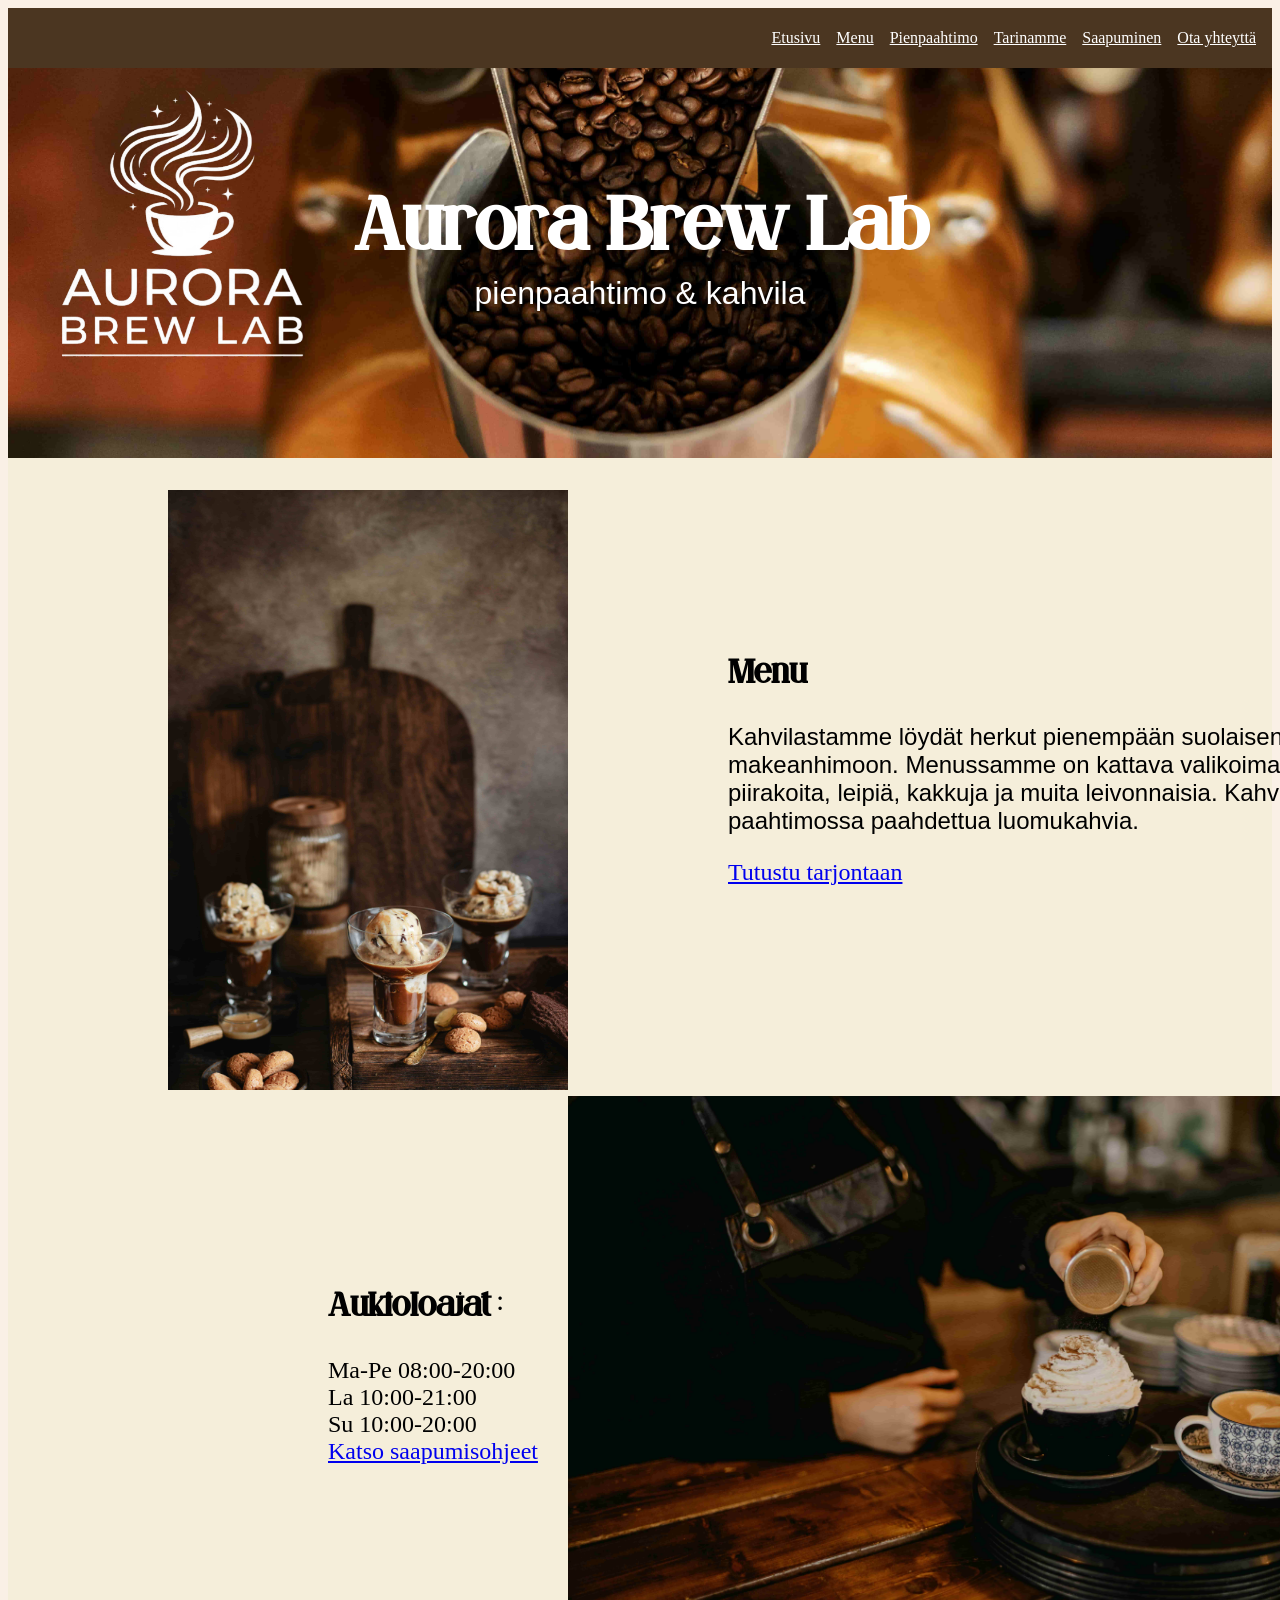
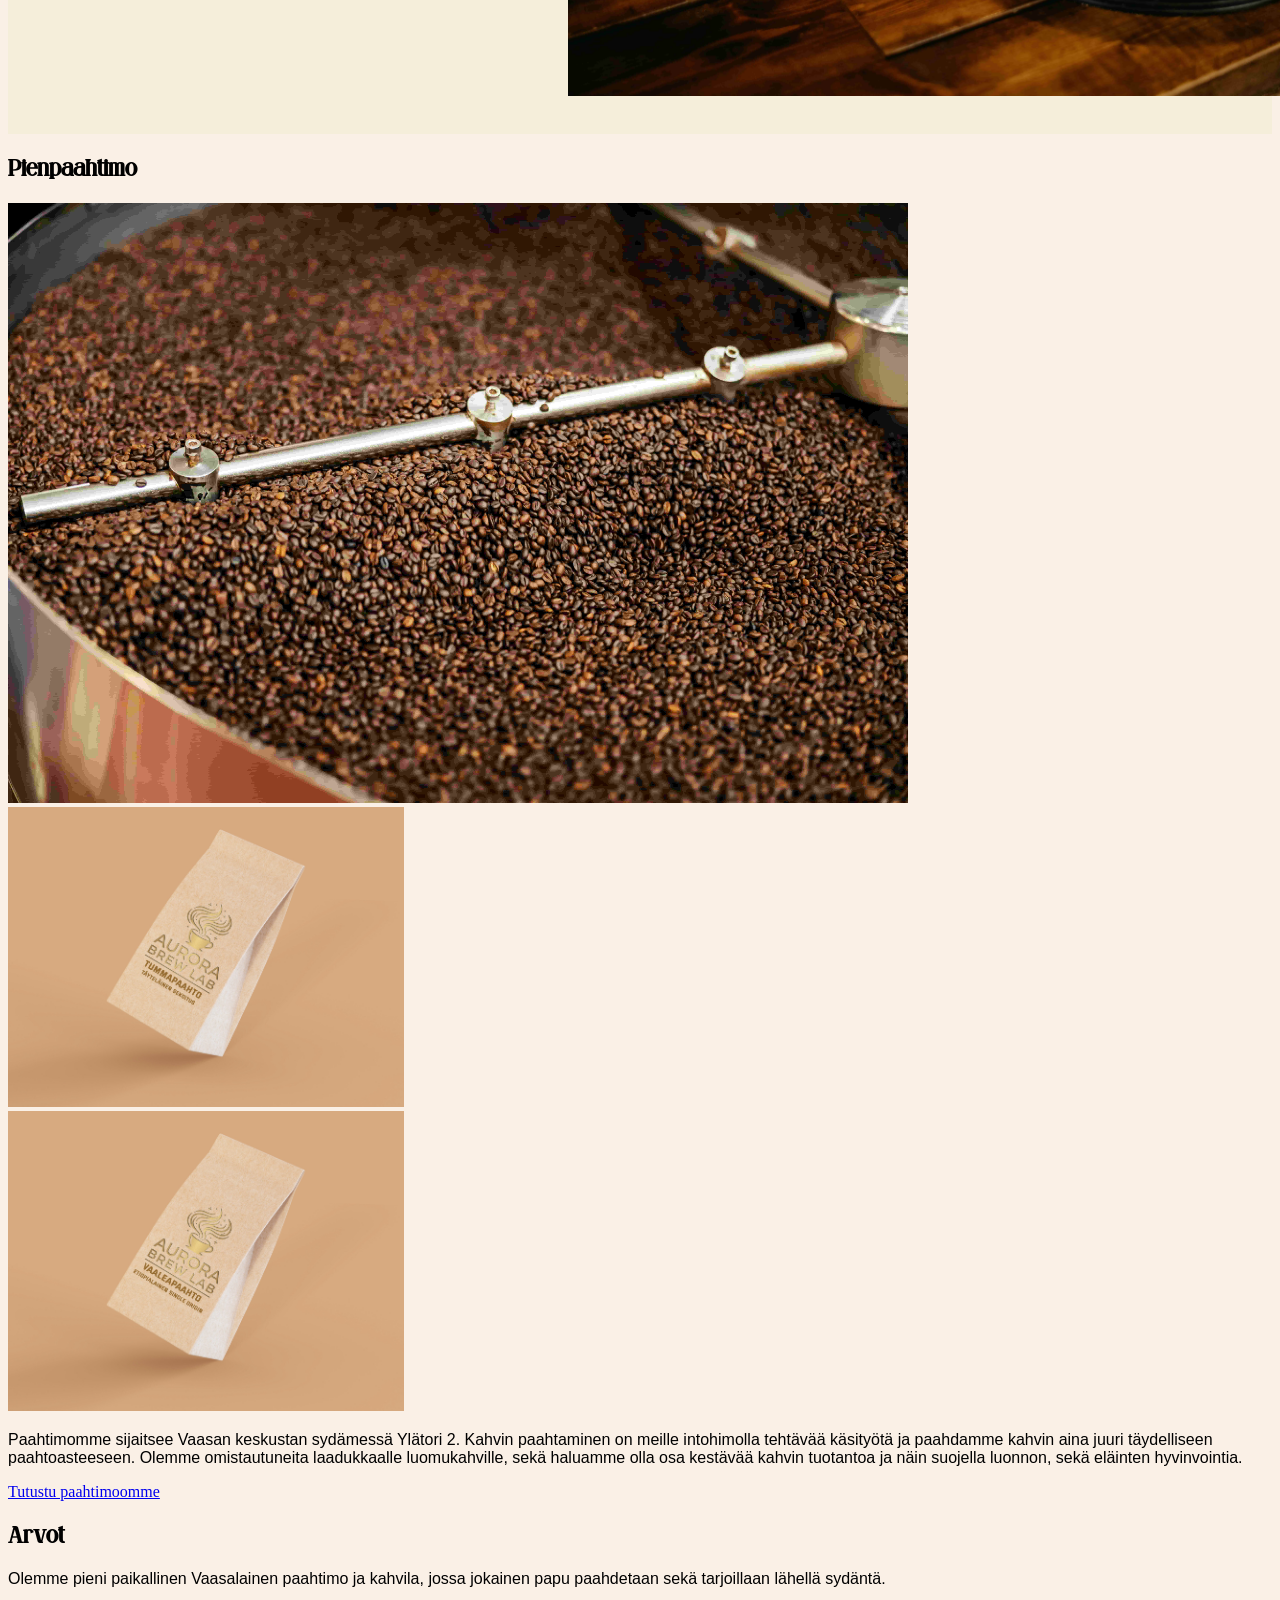
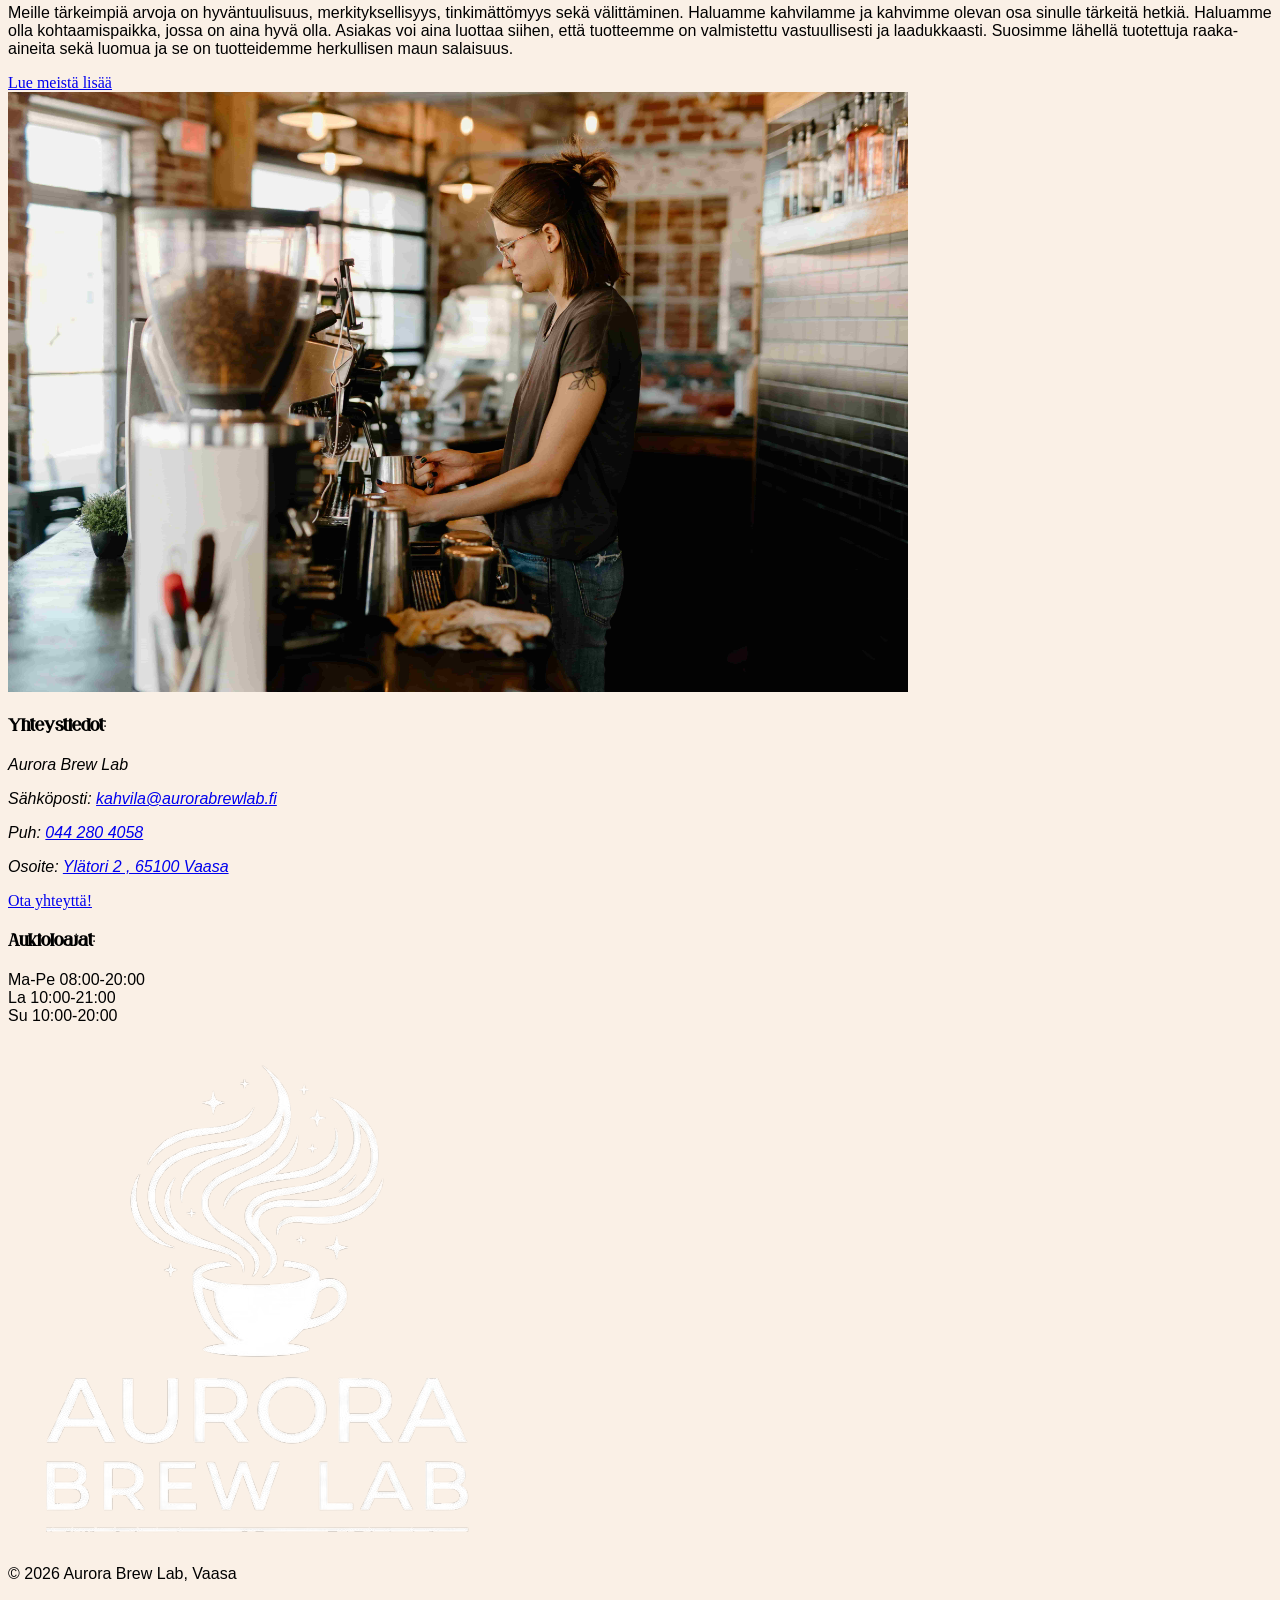
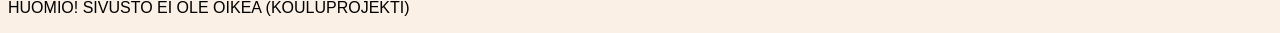
==== www/index.html @ 0626f159 "Varmistettu linkkien toiminta, tarkennettu alt -tekstejä ja lisätty tuotekuvat paikoilleen" ====
<!--VALMIS suurilta osin (katso TODO kohdat)-->
<!DOCTYPE html>
<html lang="fi">

    <head>
        <meta charset="utf-8">
        <meta name="viewport" content="width=device-width, initial-scale=1.0">  <!-- Tämä kertoo selaimelle, että sivun on mukauduttava laitteen kokoon.-->
        <title>Aurora Brew Lab | pienpaahtimo & kahvila</title>
        <meta name="description" content="lisätään"> <!--TODO Lisää tähän kuvaus (Juulia/hakukoneoptimointia)-->
        <link rel="stylesheet" href="css/style.css"> 
        <!--Alla favicon linkkaus-->
        <link rel="apple-touch-icon" sizes="180x180" href="/apple-touch-icon.png">
        <link rel="icon" type="image/png" sizes="32x32" href="/favicon-32x32.png">
        <link rel="icon" type="image/png" sizes="16x16" href="/favicon-16x16.png">
        <link rel="manifest" href="/site.webmanifest">
        <!--Iisakilla fontit lisätty käyttöön CSS puolella-->
    </head>

    <body>
        <header class="hero">

            <nav class="navbar"> <!--Tämä on sivun yläpalkki jonne tulee logo ja navigaatio-->
                <div class="logo">
                    <a href="index.html"><img src="images/logo2.png" alt="Yrityksen logo"></a> <!--Tekee logokuvasta ns. samalla linkin etusivulle-->
                </div>
                <ul class="nav-links">
                    <li><a href="index.html">Etusivu</a></li> 
                    <li><a href="menu.html">Menu</a></li>
                    <li><a href="paahtimo.html">Pienpaahtimo</a></li>
                    <li><a href="meista.html">Tarinamme</a></li>
                    <li><a href="saapuminen.html">Saapuminen</a></li>
                    <li><a href="lomake.html">Ota yhteyttä</a></li>
                </ul>
            </nav>

            <hgroup class="hero-text"> <!--Hero -kuvan päälle tuleva teksti-->
                <h1>Aurora Brew Lab</h1>
                <p>pienpaahtimo & kahvila</p>
            </hgroup>  

        </header>

        <main>  

            <section class="info-section">
                <div class="grid-container1"> <!--Ensimmäinen grid muotoilun kokonaisuus-->

                    <div class="image-box1">
                        <img src="images/icecream.jpg" alt="Tunnelmallinen kuva kahvilan kahvijäätelöannoksesta" height="600"> <!--TODO kuvan tarkempi koko/rajaus määritellään CSS avulla, poista/muuta nykyinen html kokomäärittely tarpeen mukaiseksi. Alustavasti asetettu tämä.-->
                    </div>

                    <div class="text-box1">
                        <h2>Menu</h2>
                        <p>Kahvilastamme löydät herkut pienempään suolaisen nälkään tai makeanhimoon. Menussamme on kattava valikoima erilaisia suolaisia piirakoita, leipiä, kakkuja ja muita leivonnaisia. Kahvimme on omassa paahtimossa paahdettua luomukahvia.</p>
                        <a href="menu.html" class="button1">Tutustu tarjontaan</a>
                    </div>

                    <div class="text-box1">
                        <h2>Aukioloajat :</h2>
                        <span class="weekday">Ma-Pe</span> <span class="time">08:00-20:00</span><br>
                        <span class="weekday">La</span> <span class="time">10:00-21:00</span><br> 
                        <span class="weekday">Su</span> <span class="time">10:00-20:00</span><br>                         

                        <a href="saapuminen.html" class="button1">Katso saapumisohjeet</a>
                    </div>

                     <div class="image-box1">
                        <img src="images/coffee2.jpg" alt="Kuva työntekijästä tarjoilemassa kahviannosta" height="600"> <!--TODO kuvan tarkempi koko/rajaus määritellään CSS avulla, poista/muuta nykyinen html kokomäärittely tarpeen mukaiseksi. Alustavasti asetettu tämä.-->
                    </div>

                </div>
            </section>

            <section class="roastery-section"> <!--Toinen grid muotoilun kokonaisuus-->
                <h2>Pienpaahtimo</h2>
                <div class="grid-container2">

                    <div class="image-box2_1">
                        <img src="images/roastery2.jpg" alt="Kuva paahtimon kahvipaahtimesta, mikä on täynnä kahvipapuja" height="600"> <!--TODO kuvan tarkempi koko/rajaus määritellään CSS avulla, poista/muuta nykyinen html kokomäärittely tarpeen mukaiseksi. Alustavasti asetettu tämä.-->
                    </div>

                    <div class="image-box2_2">
                        <img src="images/Tummapaahto.jpg" alt="Tuotekuva pienpaahtimon tummapaahtokahvista" height="300"> <!--TODO kuvan tarkempi koko/rajaus määritellään CSS avulla, poista/muuta nykyinen html kokomäärittely tarpeen mukaiseksi. Alustavasti asetettu tämä.-->
                    </div>
                    
                    <div class="image-box2_3">
                        <img src="images/Vaaleapaahto.jpg" alt="Tuotekuva pienpaahtimon vaaleapaahtokahvista" height="300"> <!--TODO kuvan tarkempi koko/rajaus määritellään CSS avulla, poista/muuta nykyinen html kokomäärittely tarpeen mukaiseksi. Alustavasti asetettu tämä.-->
                    </div>       
                    
                    <div class="text-box2">
                        <p>Paahtimomme sijaitsee Vaasan keskustan sydämessä Ylätori 2. Kahvin paahtaminen on meille intohimolla tehtävää käsityötä ja paahdamme kahvin aina juuri täydelliseen paahtoasteeseen. Olemme omistautuneita laadukkaalle luomukahville, sekä haluamme olla osa kestävää kahvin tuotantoa ja näin suojella luonnon, sekä eläinten hyvinvointia.</p>
                        <a href="paahtimo.html" class="button2">Tutustu paahtimoomme</a>
                    </div>                      

                </div>                
            </section>


            <section class="values-section"> <!--Kolmas grid muotoilun kokonaisuus-->
                <div class="grid-container3">

                    <div class="text-box3">
                        <h2>Arvot</h2>
                        <p>Olemme pieni paikallinen Vaasalainen paahtimo ja kahvila, jossa jokainen papu paahdetaan sekä tarjoillaan lähellä sydäntä.</p>
                        <p>Meille tärkeimpiä arvoja on hyväntuulisuus, merkityksellisyys, tinkimättömyys sekä välittäminen. Haluamme kahvilamme ja kahvimme olevan osa sinulle tärkeitä hetkiä. Haluamme olla kohtaamispaikka, jossa on aina hyvä olla. Asiakas voi aina luottaa siihen, että tuotteemme on valmistettu vastuullisesti ja laadukkaasti. Suosimme lähellä tuotettuja raaka-aineita sekä luomua ja se on tuotteidemme herkullisen maun salaisuus.</p>
                        <a href="meista.html" class="button3">Lue meistä lisää</a>
                    </div>

                    <div class="image-box3">
                        <img src="images/owner.jpg" alt="Lisää alt-teksti" height="600"> <!--TODO kuvan tarkempi koko/rajaus määritellään CSS avulla, poista/muuta nykyinen html kokomäärittely tarpeen mukaiseksi. Alustavasti asetettu tämä.-->
                    </div>

                </div>              
            </section>

        </main>

        <footer>

            <div class="grid-footer">

                <div class="footer-column1">
                    <h3>Yhteystiedot:</h3>
                    <address class="contact-info">
                        <p>Aurora Brew Lab</p>
                        <p>Sähköposti: <a href="mailto:kahvila@aurorabrewlab.fi">kahvila@aurorabrewlab.fi</a></p>
                        <p>Puh: <a href="tel:+358442804058">044 280 4058</a></p>
                        <p>Osoite: <a href="https://www.google.com/maps/place/Yl%C3%A4tori+2,+65100+Vaasa/@63.0953488,21.6131516,17z/data=!3m1!4b1!4m6!3m5!1s0x467d60436d828da1:0xc48e803fbcfc6513!8m2!3d63.0953488!4d21.6157265!16s%2Fg%2F11l5d118_l?entry=ttu&g_ep=EgoyMDI2MDMxNS4wIKXMDSoASAFQAw%3D%3D" target="_blank" rel="noopener">Ylätori 2 , 65100 Vaasa</a></p>
                    </address>
                    <a href="lomake.html" class="button4">Ota yhteyttä!</a>
                </div>

                <div class="footer-column2">
                    <h3>Aukioloajat:</h3>
                    <div class="open-hours">
                        <p>Ma-Pe 08:00-20:00<br>La 10:00-21:00<br>Su 10:00-20:00</p>
                    </div>
                    <a href="index.html"><img src="images/logo2.png" alt="Yrityksen logo"></a> <!--Tekee logokuvasta ns. samalla linkin etusivulle-->
                </div>

            </div>
                
            <p>&copy; 2026 Aurora Brew Lab, Vaasa</p>
            <p>HUOMIO! SIVUSTO EI OLE OIKEA (KOULUPROJEKTI)</p>

        </footer>
    </body>
</html>
---- www/css/style.css ----
@font-face {
    font-family: 'Grown';
    src: url('../fonts/grown.ttf') format('truetype');
}

:root {
    /* VÄRIT */    
        /* Taustavärit */
        --color-cream: #faf0e6; /* Koko sivuston taustaväri */
        --color-coffee: #4b3621; /* Taustaväri Footerille */
        --color-sand: #f5eeda; /* Taustaväri tekstiosioille (määritellään vielä mille)*/
        --color-gold: #e1ad60; /* Taustaväri tekstiosioille (määritellään vielä mille)*/
        
        /* Korostusvärit */
        --color-rust: #b85c38; /* Korostusväri elementille (määritellään vielä mille)*/
        --color-choco: #5d4037; /* Korostusväri elementille (määritellään vielä mille)*/
        --color-yellow: #fffdd0; /* Korostusväri elementille (määritellään vielä mille)*/

        /* TYPOGRAFIA */
        --font-header: 'Grown', 'Playfair Display', serif;
        --font-body: 'Montserrat Classic', sans-serif;
    }

/* FONTIT */
    h1, h2, h3, h4 {
        font-family: var(--font-header);
        /* Fontti pysyy samana, mutta koko ja väri voi vaihdella */
}

    p {
        font-family: var(--font-body);
        /* Fontti pysyy samana, mutta koko ja väri voi vaihdella */
}

body {
    background-color: var(--color-cream);
}

.hero {
	position: relative;
    background-image: url('../images/roastery3.jpg');
    background-position: center 75%;
/*	background-color: var(--color-hero-bg);*/
    display: flex;
    flex-direction: column;
    align-items: center;
    justify-content: center;
	background-repeat: no-repeat;
	background-size: cover;
	min-height: 50vh;
}

.hero-text {
    text-align: center;
}

.logo img {
    height: 18rem;
}

.logo {
    display: flex;
    align-items: center;
    margin-top: 23rem;
    margin-left: 2rem;
}

.navbar {
	width: 100%;
    height: 60px;
    position: absolute;
    top: 0;
    left: 0;
    box-sizing: border-box;
    display: flex;
    justify-content: space-between;
    align-items: center;
    background: var( --color-coffee);
}

.nav-links {
    display: flex;
    list-style: none;
    gap: 1rem;
    padding: 0.5rem 1rem;
}

h1 {
	font-size: 5rem;
    margin-bottom: 0;
    color: white;
}

.hero-text p {
	font-size: 2rem;
    margin-top: 0;
    color: white;
}

.nav-links a {
    color: white;
    font-size: 1rem;
}

.nav-links a:visited {
    color: pink;
}

/* info-section */
.grid-container1 {
    display: grid;
    grid-template-columns: 1fr 1fr;
    align-items: center;
    font-size: 1.5rem; 
    background-color: var(--color-sand);
    padding-left: 10rem;
    padding-right: 15rem;
    padding-top: 2rem;
    padding-bottom: 2rem;
}

.text-box1 {
    margin-left: 10rem;
    margin-bottom: 5rem;
}
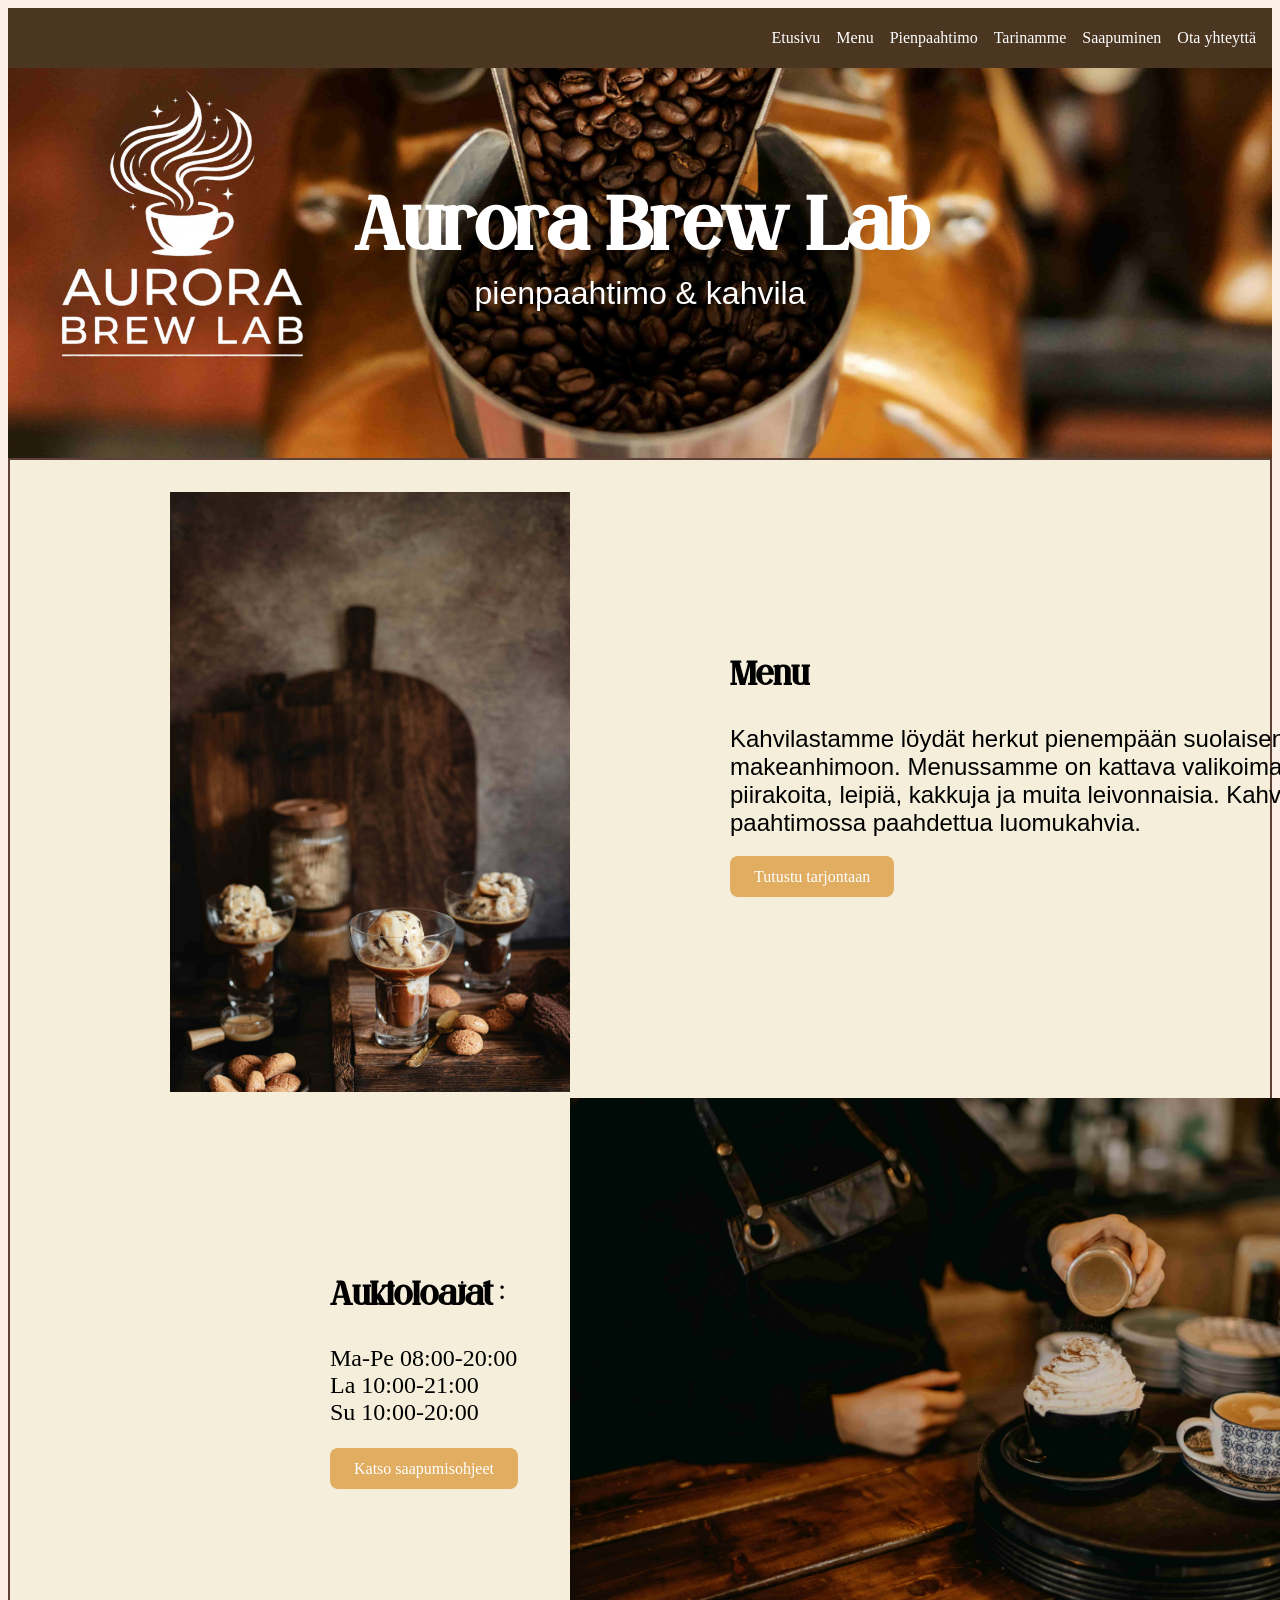
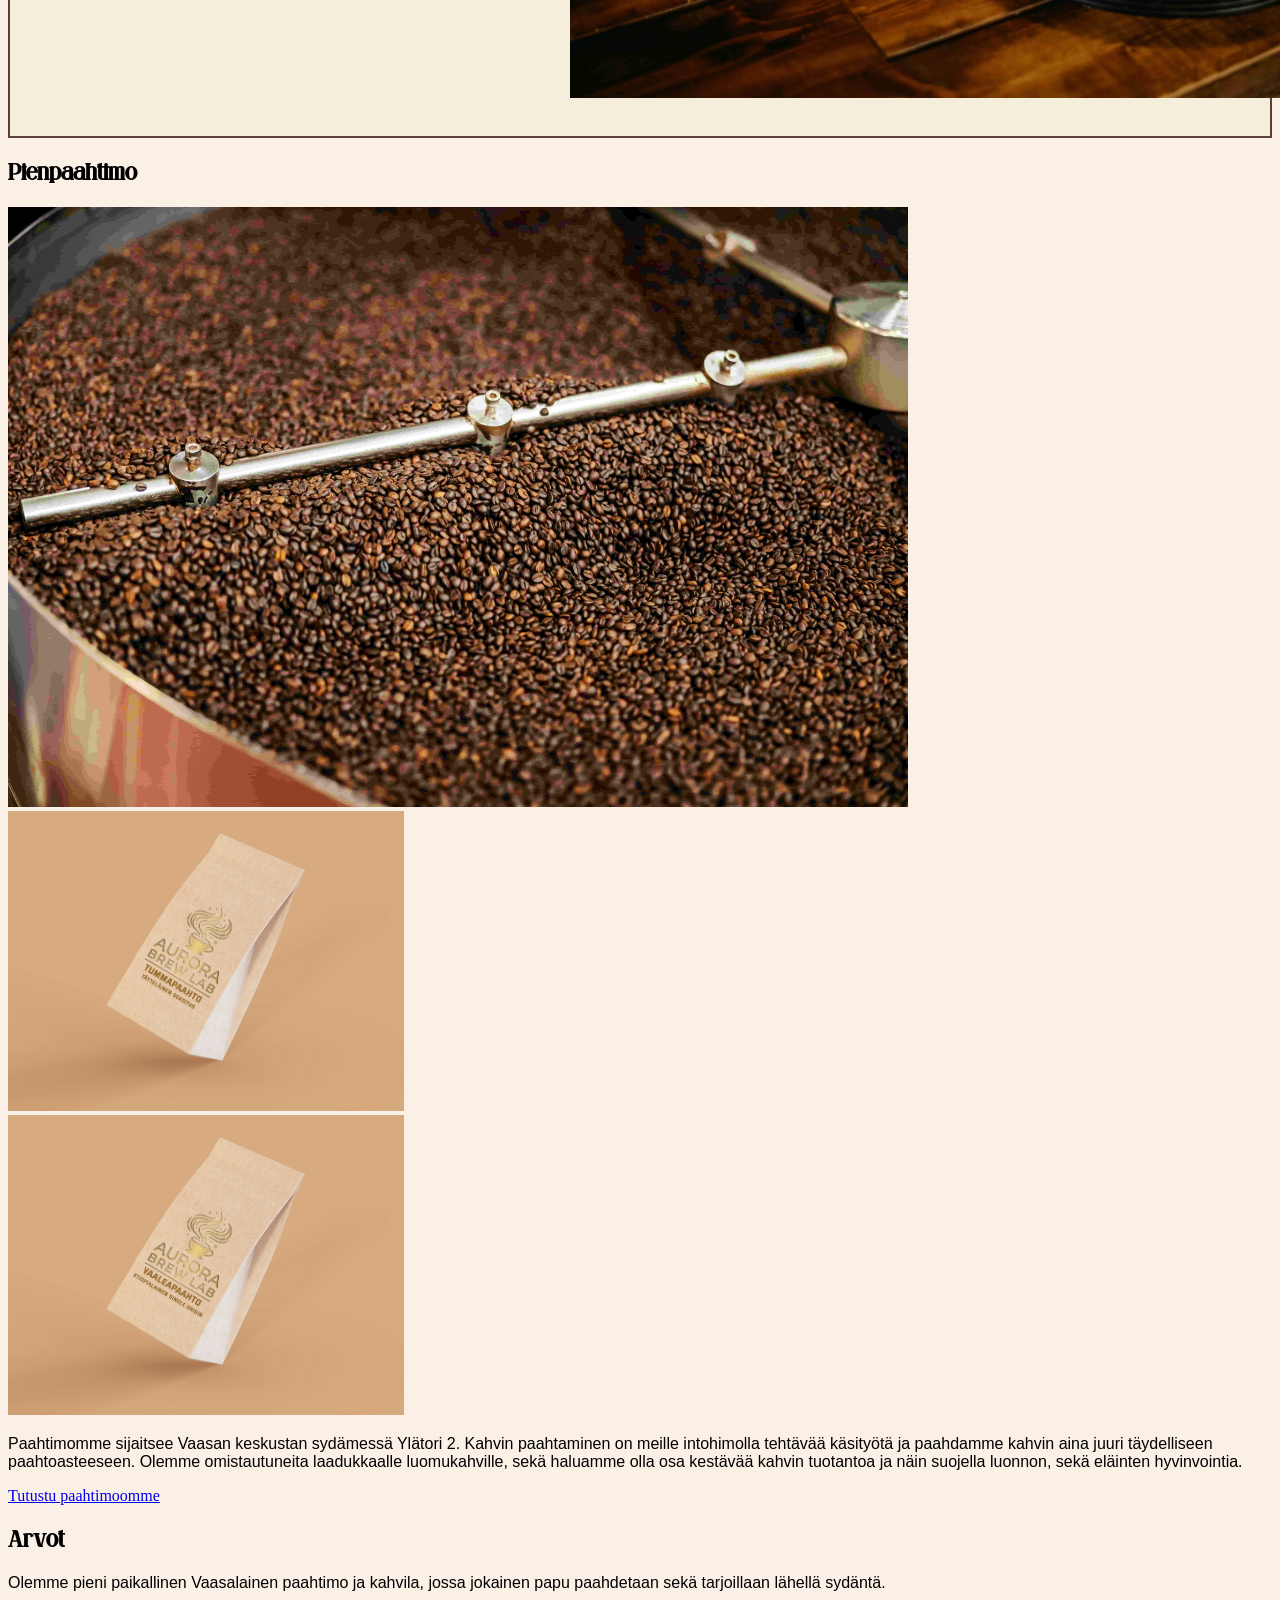
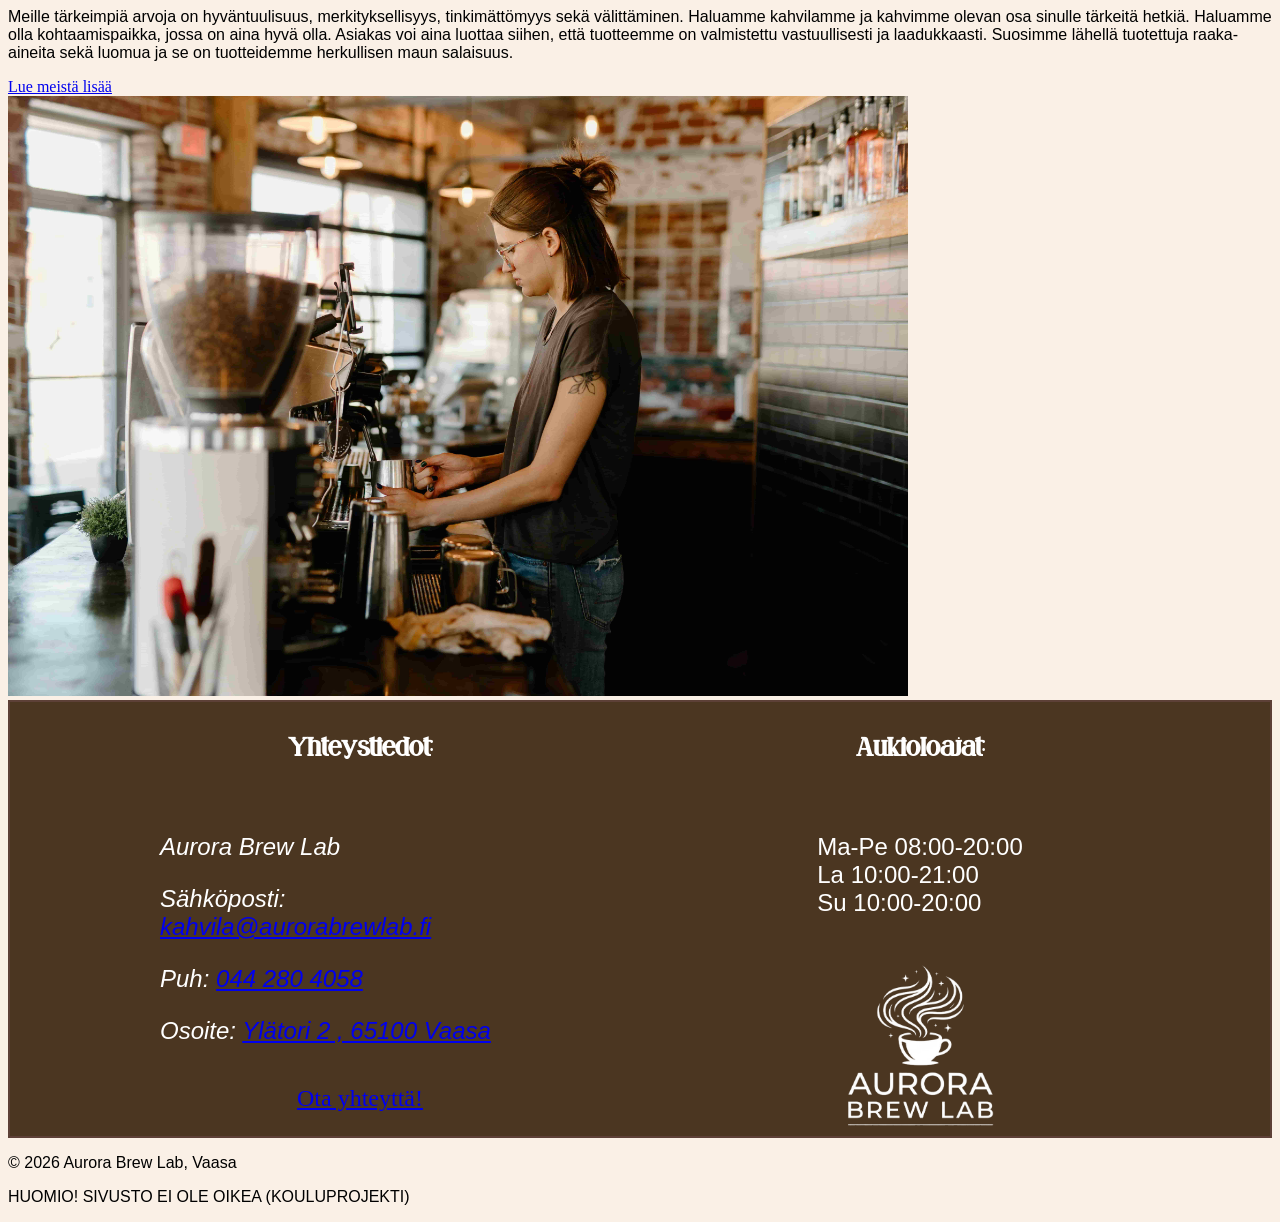
==== commit a4b31dea: "Pieni korjaus HTML" ====
--- a/www/index.html
+++ b/www/index.html
@@ -59,7 +59,7 @@
                         <h2>Aukioloajat :</h2>
                         <span class="weekday">Ma-Pe</span> <span class="time">08:00-20:00</span><br>
                         <span class="weekday">La</span> <span class="time">10:00-21:00</span><br> 
-                        <span class="weekday">Su</span> <span class="time">10:00-20:00</span><br>                         
+                        <span class="weekday">Su</span> <span class="time">10:00-20:00</span><br><br>                         
 
                         <a href="saapuminen.html" class="button1">Katso saapumisohjeet</a>
                     </div>
--- a/www/css/style.css
+++ b/www/css/style.css
@@ -40,7 +40,6 @@
 	position: relative;
     background-image: url('../images/roastery3.jpg');
     background-position: center 75%;
-/*	background-color: var(--color-hero-bg);*/
     display: flex;
     flex-direction: column;
     align-items: center;
@@ -75,7 +74,7 @@
     display: flex;
     justify-content: space-between;
     align-items: center;
-    background: var( --color-coffee);
+	background: var(--color-coffee);
 }
 
 .nav-links {
@@ -100,6 +99,7 @@
 .nav-links a {
     color: white;
     font-size: 1rem;
+	text-decoration: none;
 }
 
 .nav-links a:visited {
@@ -107,6 +107,11 @@
 }
 
 /* info-section */
+
+.info-section {
+	border: 2px solid #5d4037;
+}
+
 .grid-container1 {
     display: grid;
     grid-template-columns: 1fr 1fr;
@@ -123,3 +128,117 @@
     margin-left: 10rem;
     margin-bottom: 5rem;
 }
+
+/* Napit */
+.button1 {
+	background-color: var(--color-gold);
+	color: white;
+	padding: 0.75rem 1.5rem;
+	border-radius: 8px;
+	text-decoration: none;
+	font-size: 1rem;
+	transition: background-color 0.3s;
+}
+
+.button1:hover {
+	background-color: rgba(101, 67, 33, 0.7);
+}
+
+
+
+/*----------Yhteydenottolomakesivu----------*/
+
+.form-page-textbox {
+    box-sizing: border-box;
+    display: flex;
+    border: 2px solid #5d4037;
+    background-color: var(--color-sand);
+    padding: 50px;
+    margin: 50px;
+    border-radius: 1px;
+}
+   
+label, pr {
+    font-size: 1.2em;
+    margin-left: 10px;
+    font-family: 'Montserrat Classic', sans-serif;
+}
+
+input[type=text],input[type=email], input[type=tel], textarea {
+    width: 100%;
+    padding: 12px;
+    border: 1px solid #c48f67;
+    box-shadow: 0 0 5px #a57754;
+    border-radius: 10px;
+    box-sizing: border-box;
+    margin-top: 6px;
+    margin-bottom: 16px;
+    resize: vertical;
+    
+    
+}
+
+input[type=radio] {
+    accent-color: #c48f67;
+ 
+}
+
+button[type=submit]  {
+	background-color: var(--color-gold);
+	color: white;
+    border: #c48f67;
+	padding: 0.75rem 1.5rem;
+	border-radius: 8px;
+	text-decoration: none;
+	font-size: 1rem;
+	transition: background-color 0.3s;
+}
+
+button:hover {
+	background-color: rgba(101, 67, 33, 0.7);
+}
+
+
+.form-grid {
+    padding: 12px 24px 24px 24px;
+    margin: 50px;
+    background: linear-gradient(135deg, #dbad84, #e8d2bf);
+    border-radius: 10px;
+    border: 2px solid #c48f67;
+    box-shadow: 0px 10px 30px rgb(97, 96, 96);
+    
+}
+
+.form-grid h2 {
+    text-align: center;
+    font-size: 2rem;
+}
+
+/*-------yhteydenottolomakeloppuu-------*/
+
+/*-------footer alkaa-------*/
+
+.grid-footer {
+	background-color: var(--color-coffee);
+	color: white;
+	display: grid;
+    grid-template-columns: 1fr 1fr;
+	font-size: 1.5rem;
+	border: 2px solid #5d4037;
+	padding: 0 150px;
+	gap: 10rem;
+}
+
+.footer-column1,
+.footer-column2 {
+    display: flex;
+    flex-direction: column;
+    gap: 1rem;
+	align-items: center;
+}
+
+.footer-column2 img {
+	width: 170px;
+	height: auto;
+	gap: 1rem;
+}
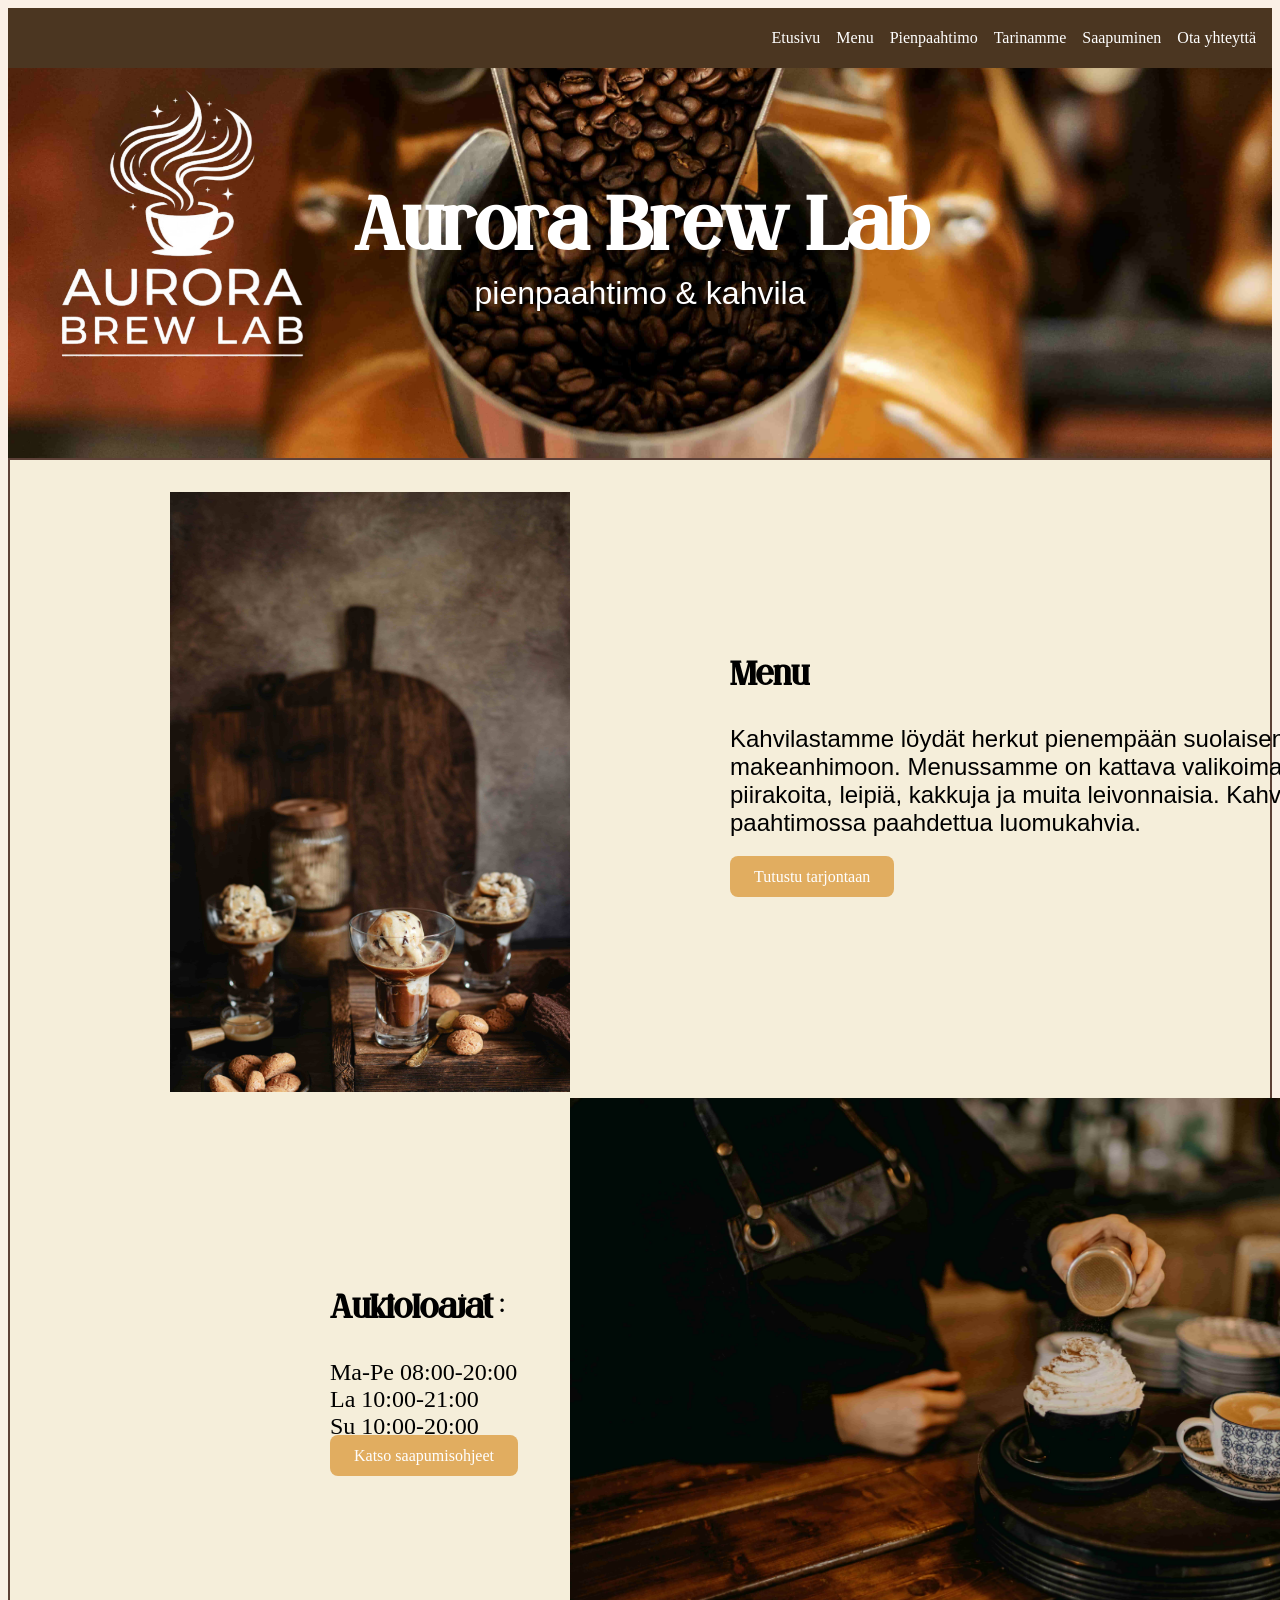
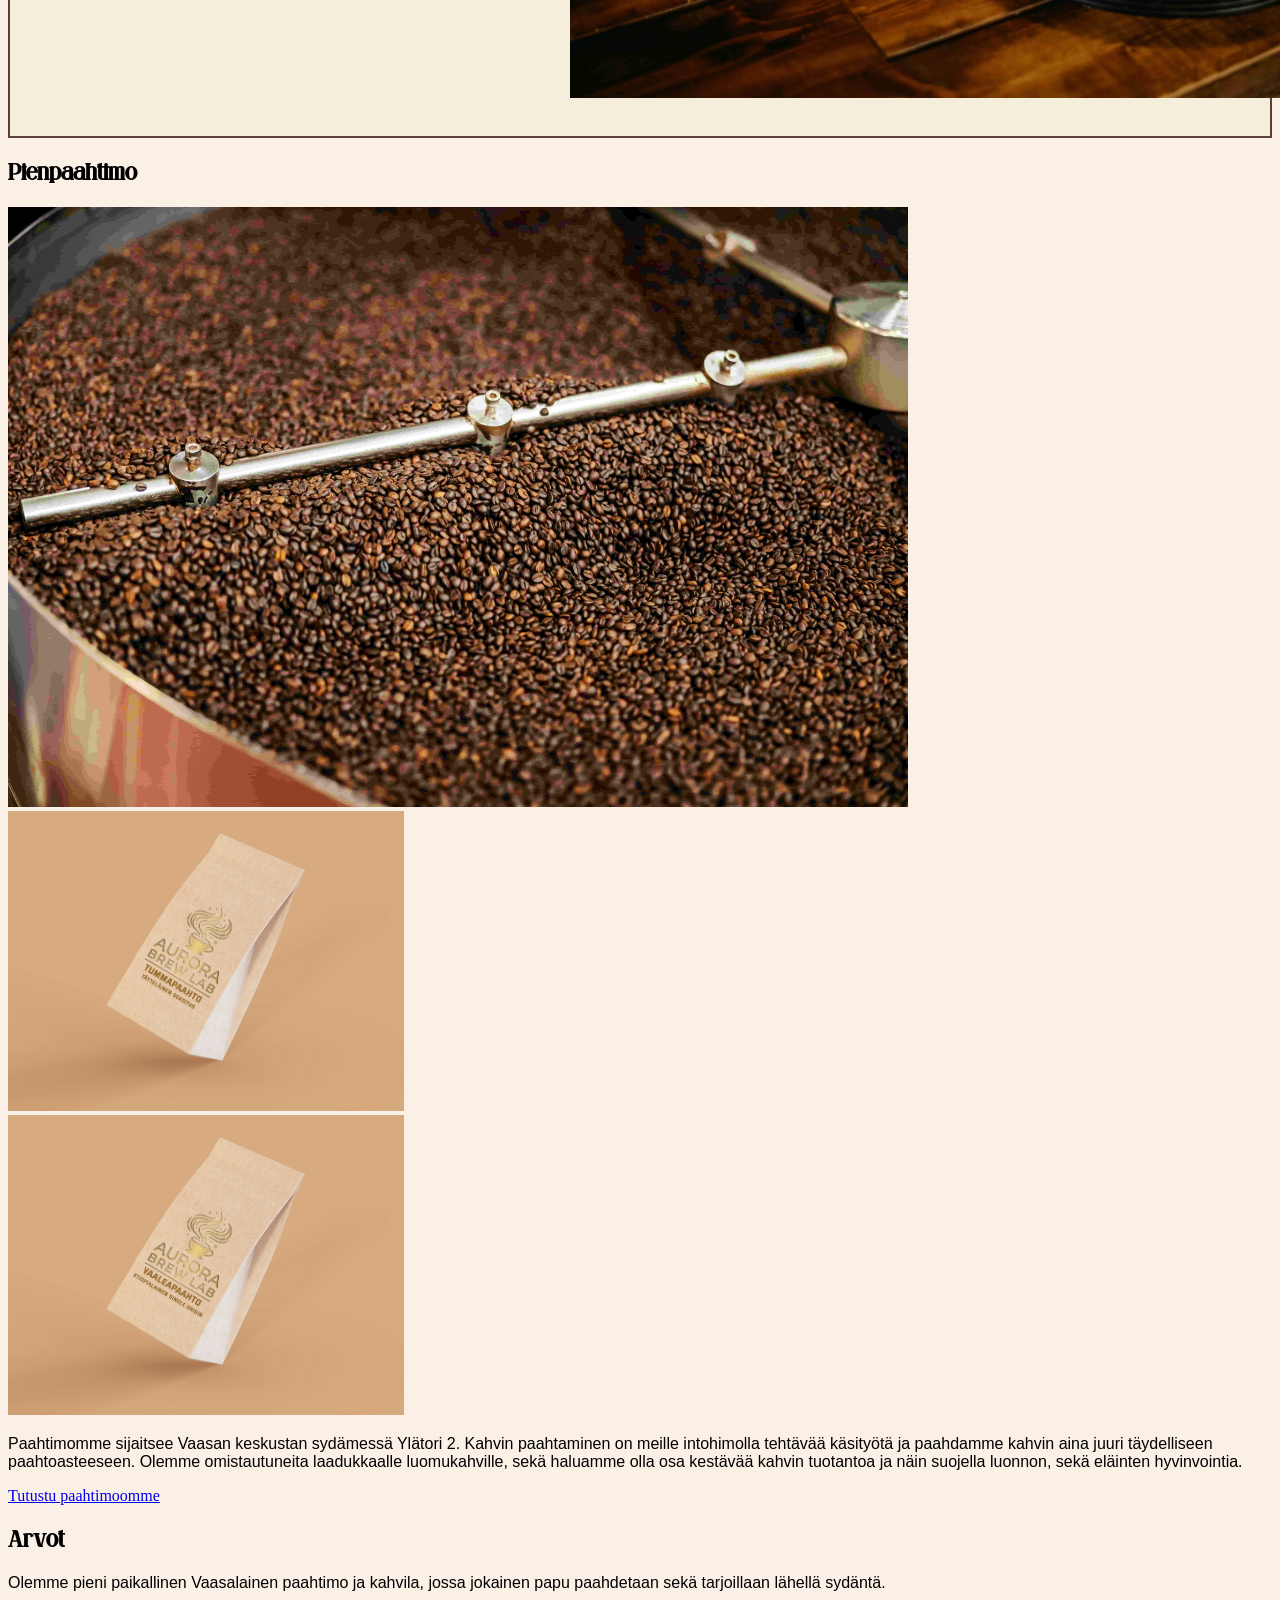
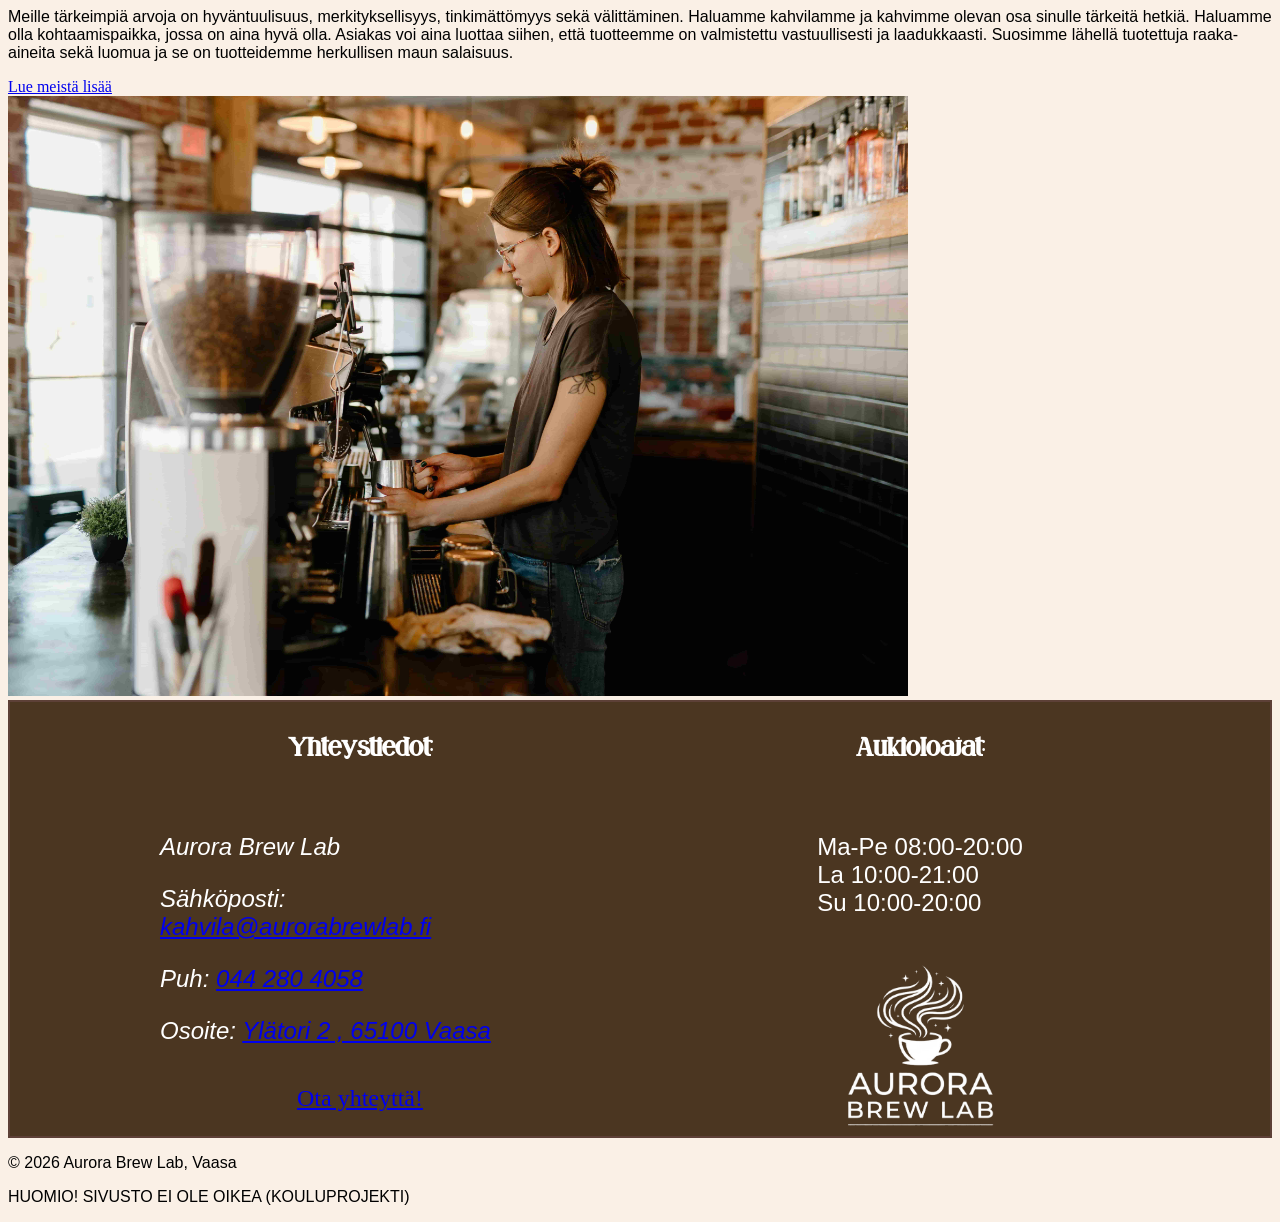
==== commit c3425695: "Merge branch 'main' into Niklas" ====
--- a/www/index.html
+++ b/www/index.html
@@ -59,7 +59,7 @@
                         <h2>Aukioloajat :</h2>
                         <span class="weekday">Ma-Pe</span> <span class="time">08:00-20:00</span><br>
                         <span class="weekday">La</span> <span class="time">10:00-21:00</span><br> 
-                        <span class="weekday">Su</span> <span class="time">10:00-20:00</span><br><br>                         
+                        <span class="weekday">Su</span> <span class="time">10:00-20:00</span><br>                         
 
                         <a href="saapuminen.html" class="button1">Katso saapumisohjeet</a>
                     </div>
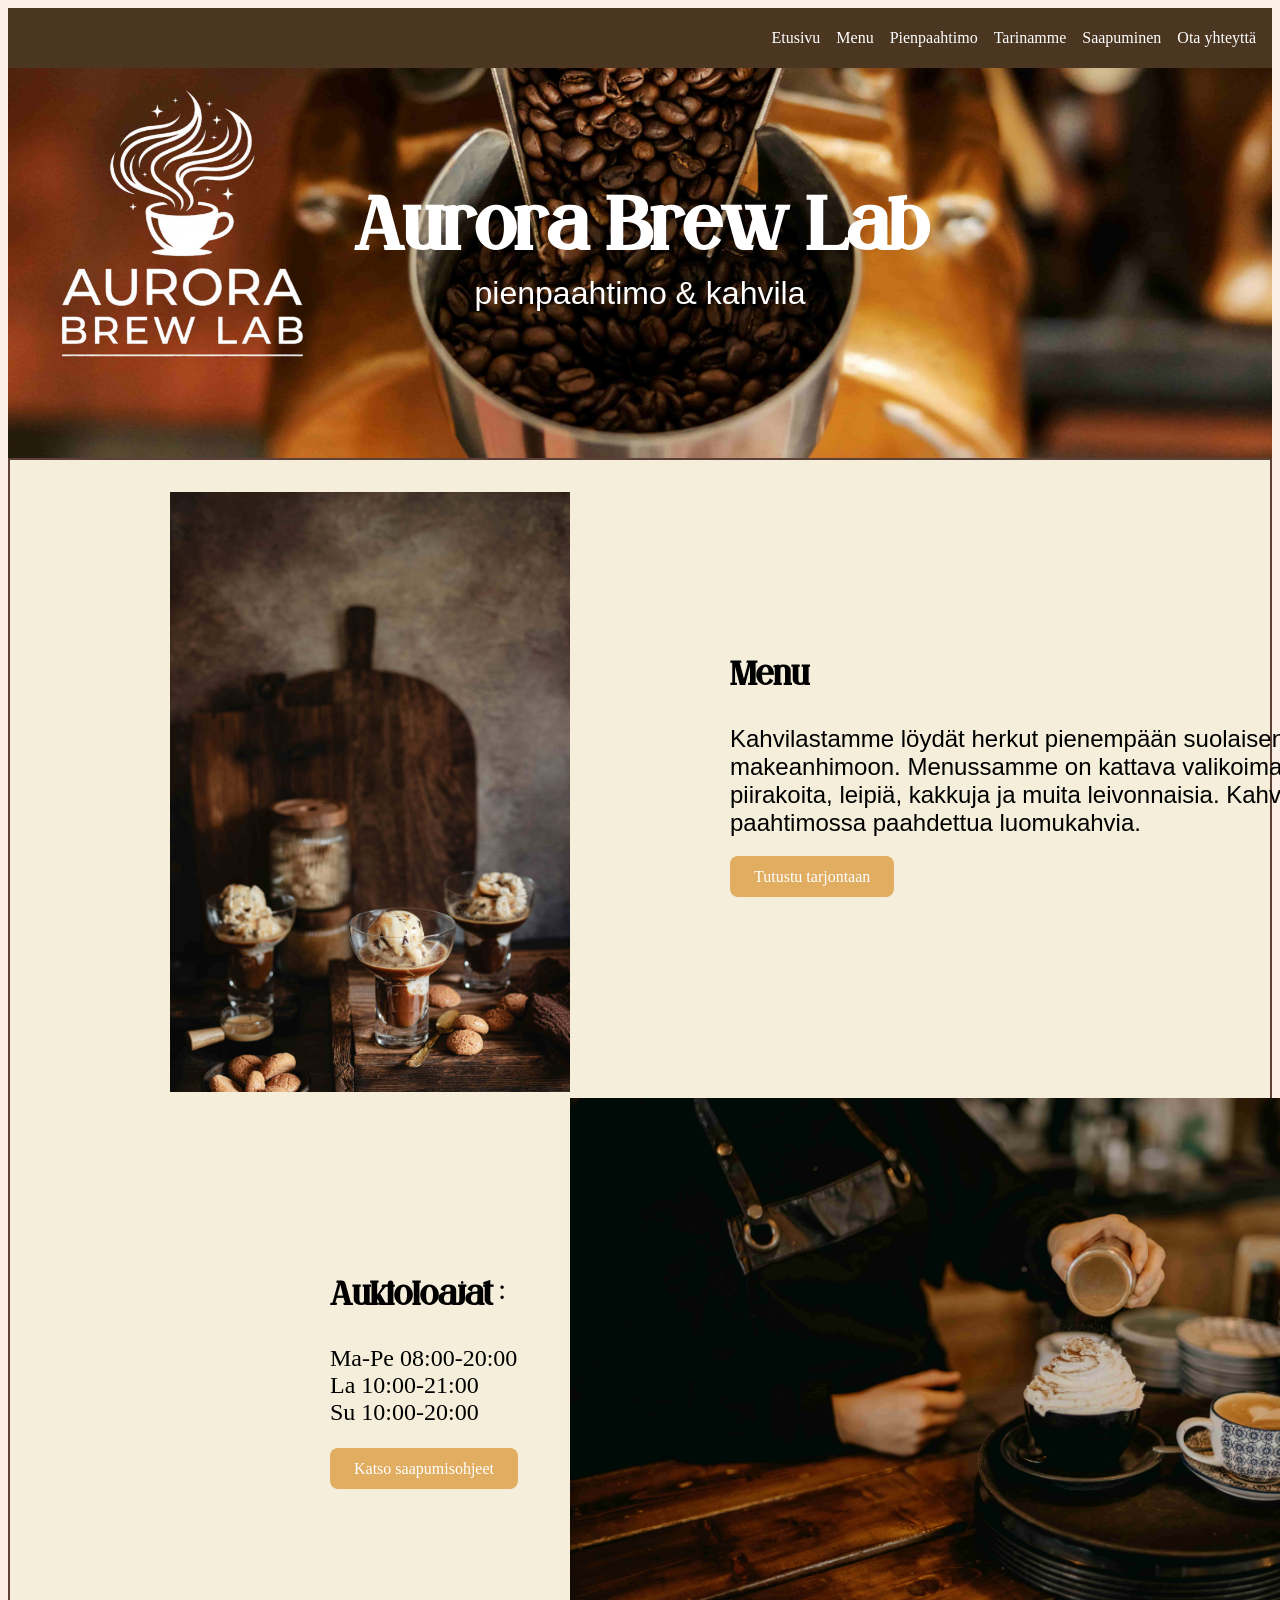
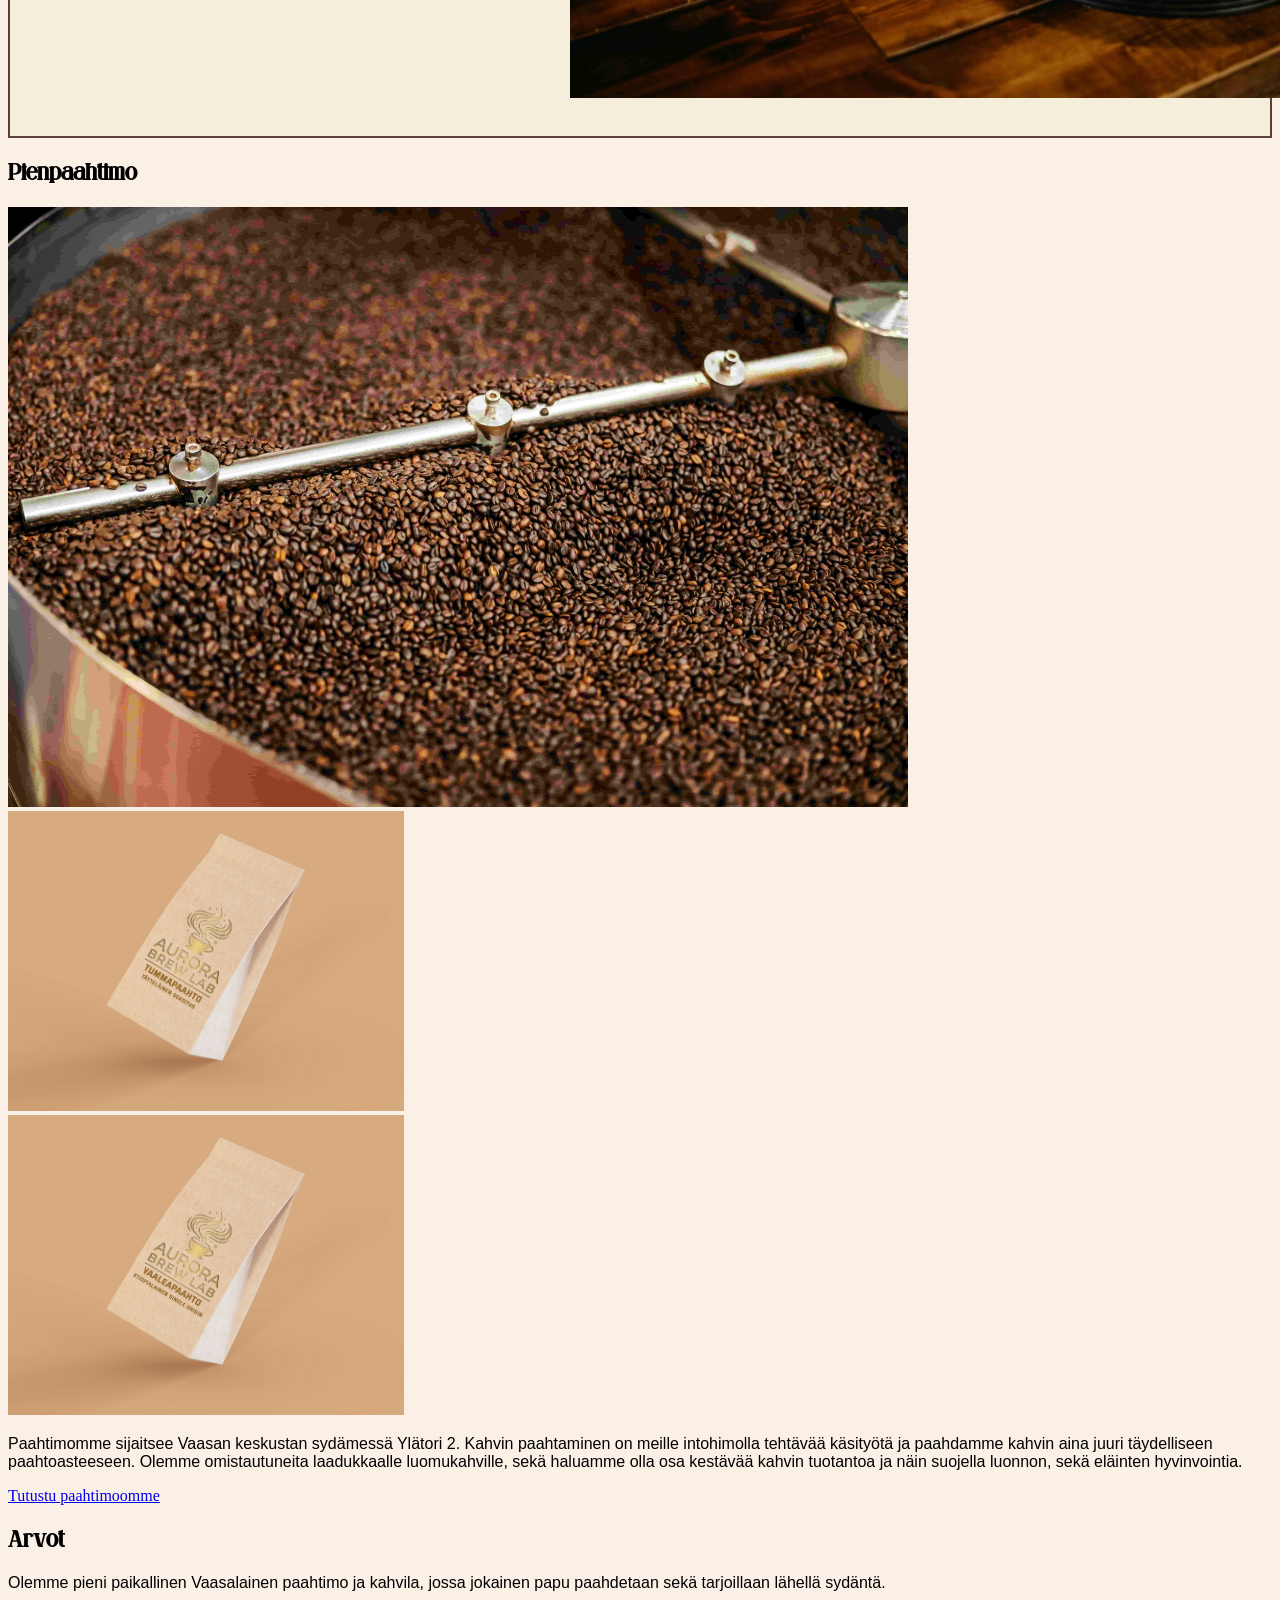
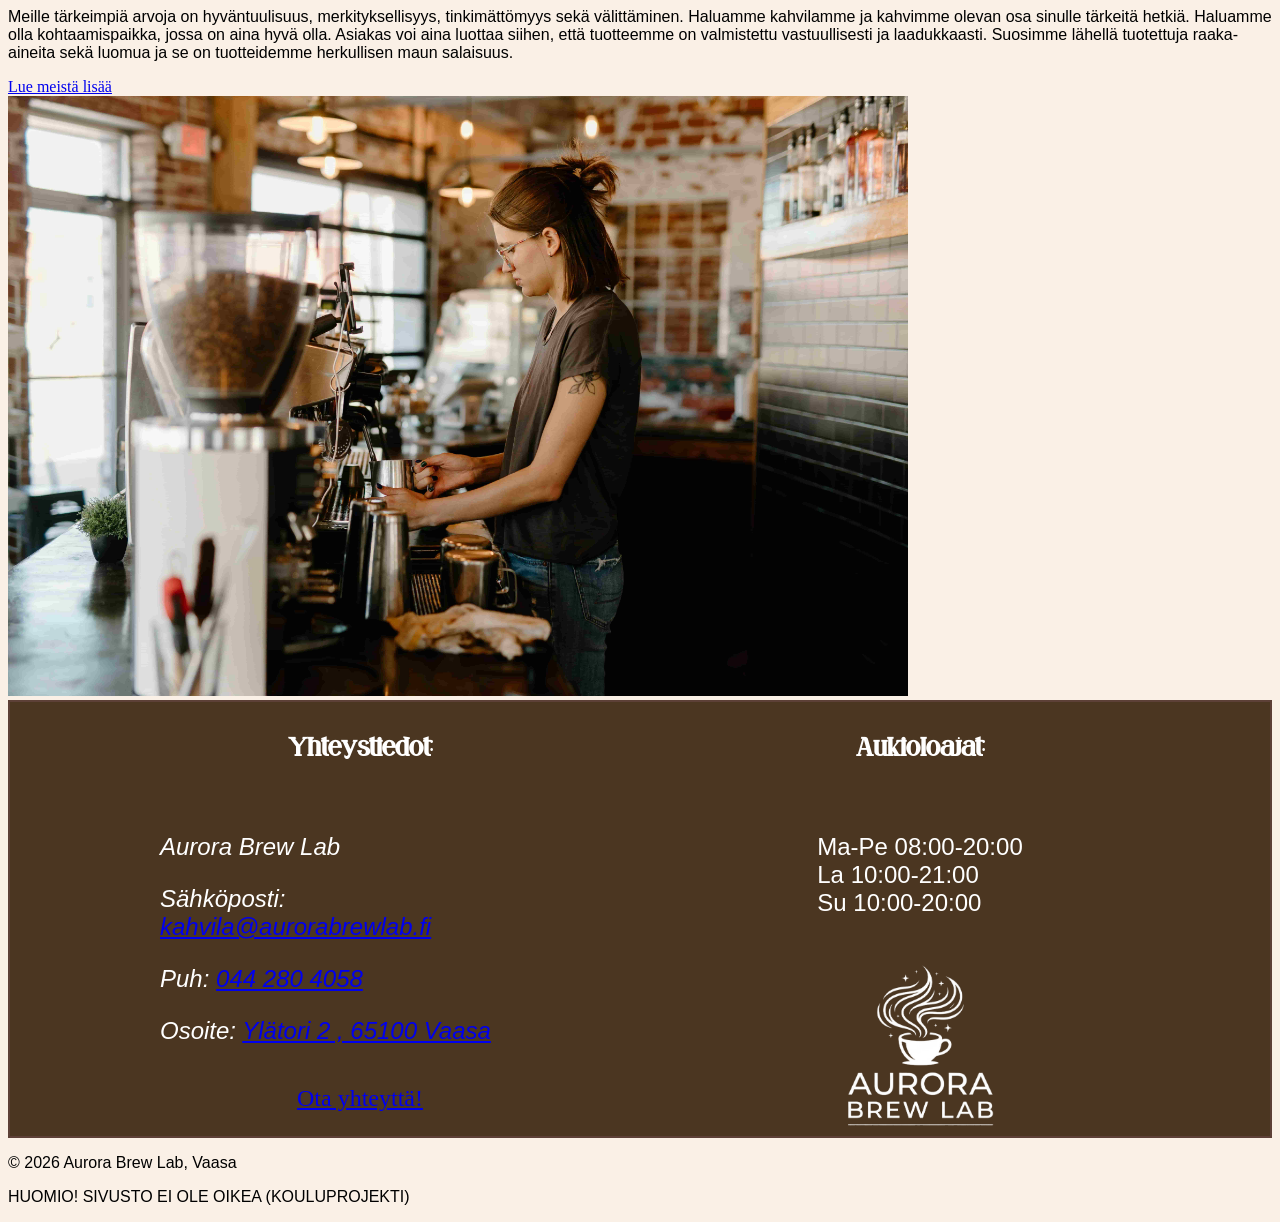
==== commit bfc29f44: "Merge pull request #108 from Iizakku/tuuliina menu.html CSS + sivun responsiivisuus" ====
--- a/www/index.html
+++ b/www/index.html
@@ -59,7 +59,7 @@
                         <h2>Aukioloajat :</h2>
                         <span class="weekday">Ma-Pe</span> <span class="time">08:00-20:00</span><br>
                         <span class="weekday">La</span> <span class="time">10:00-21:00</span><br> 
-                        <span class="weekday">Su</span> <span class="time">10:00-20:00</span><br>                         
+                        <span class="weekday">Su</span> <span class="time">10:00-20:00</span><br><br>                         
 
                         <a href="saapuminen.html" class="button1">Katso saapumisohjeet</a>
                     </div>
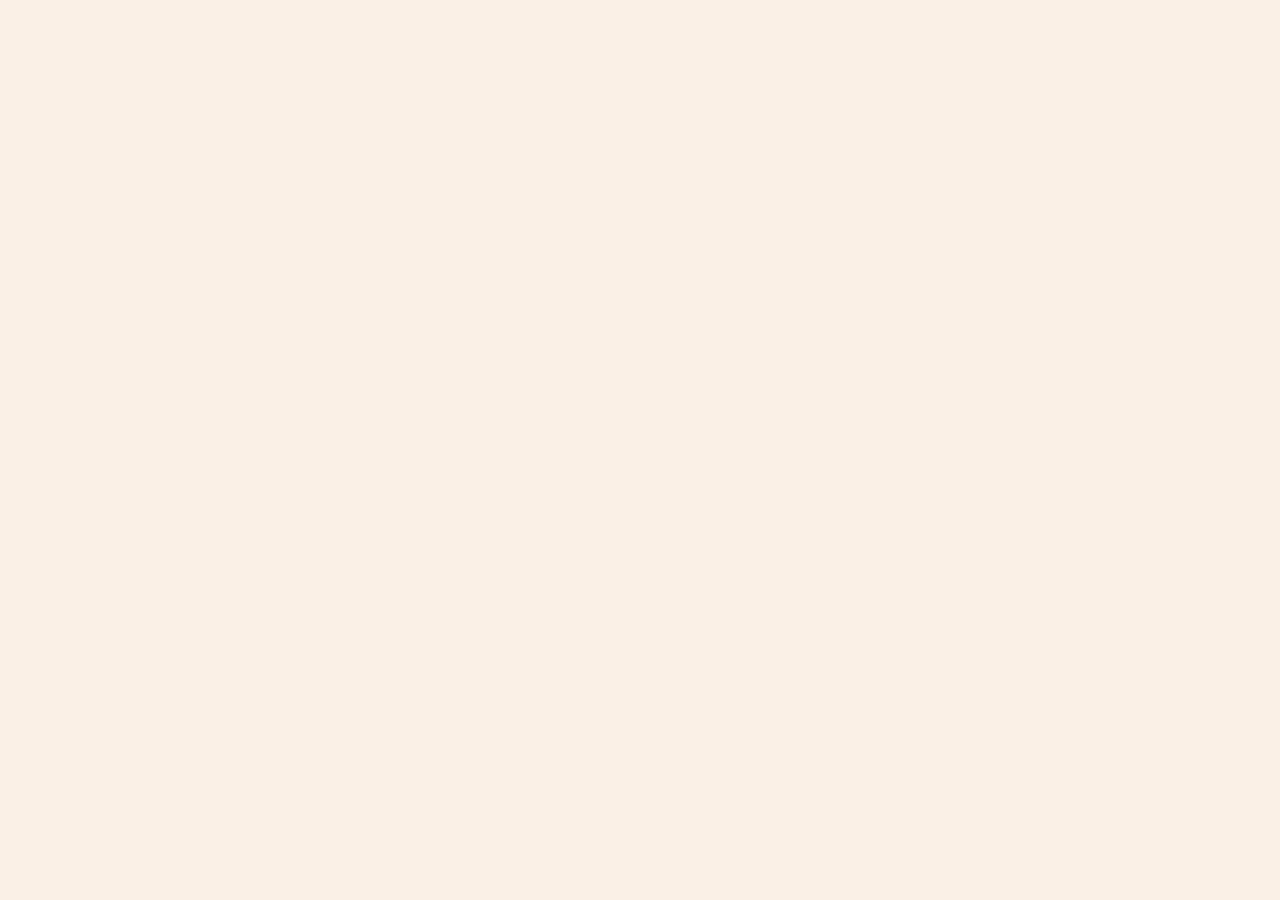
==== commit 93c54a15: "Hakukone ja tekoälyoptimointia" ====
--- a/www/index.html
+++ b/www/index.html
@@ -6,7 +6,7 @@
         <meta charset="utf-8">
         <meta name="viewport" content="width=device-width, initial-scale=1.0">  <!-- Tämä kertoo selaimelle, että sivun on mukauduttava laitteen kokoon.-->
         <title>Aurora Brew Lab | pienpaahtimo & kahvila</title>
-        <meta name="description" content="lisätään"> <!--TODO Lisää tähän kuvaus (Juulia/hakukoneoptimointia)-->
+        <meta name="description" content="Kahvila ja Paahtimo nettisivut kouluprojektia varten"> <!-- (Juulia/hakukoneoptimointia)-->
         <link rel="stylesheet" href="css/style.css"> 
         <!--Alla favicon linkkaus-->
         <link rel="apple-touch-icon" sizes="180x180" href="/apple-touch-icon.png">
@@ -14,6 +14,24 @@
         <link rel="icon" type="image/png" sizes="16x16" href="/favicon-16x16.png">
         <link rel="manifest" href="/site.webmanifest">
         <!--Iisakilla fontit lisätty käyttöön CSS puolella-->
+        <!--Geo optimointia-->
+         <script type="application/ld+json"> 
+{
+  "@context": "https://schema.org",
+  "@type": "CafeOrCoffeeShop",
+  "name": "Aurora Brew Lab",
+  "description": "Kahvila ja Paahtimo nettisivut kouluprojektia varten",
+  "url": "https://www.meidänurltähän.fi",
+  "telephone": "+358 442804059",
+  "address": {
+    "@type": "PostalAddress",
+    "streetAddress": "Ylätori 2",
+    "addressLocality": "Vaasa",
+    "postalCode": "65100",
+    "addressCountry": "FI"
+
+  }
+}
     </head>
 
     <body>
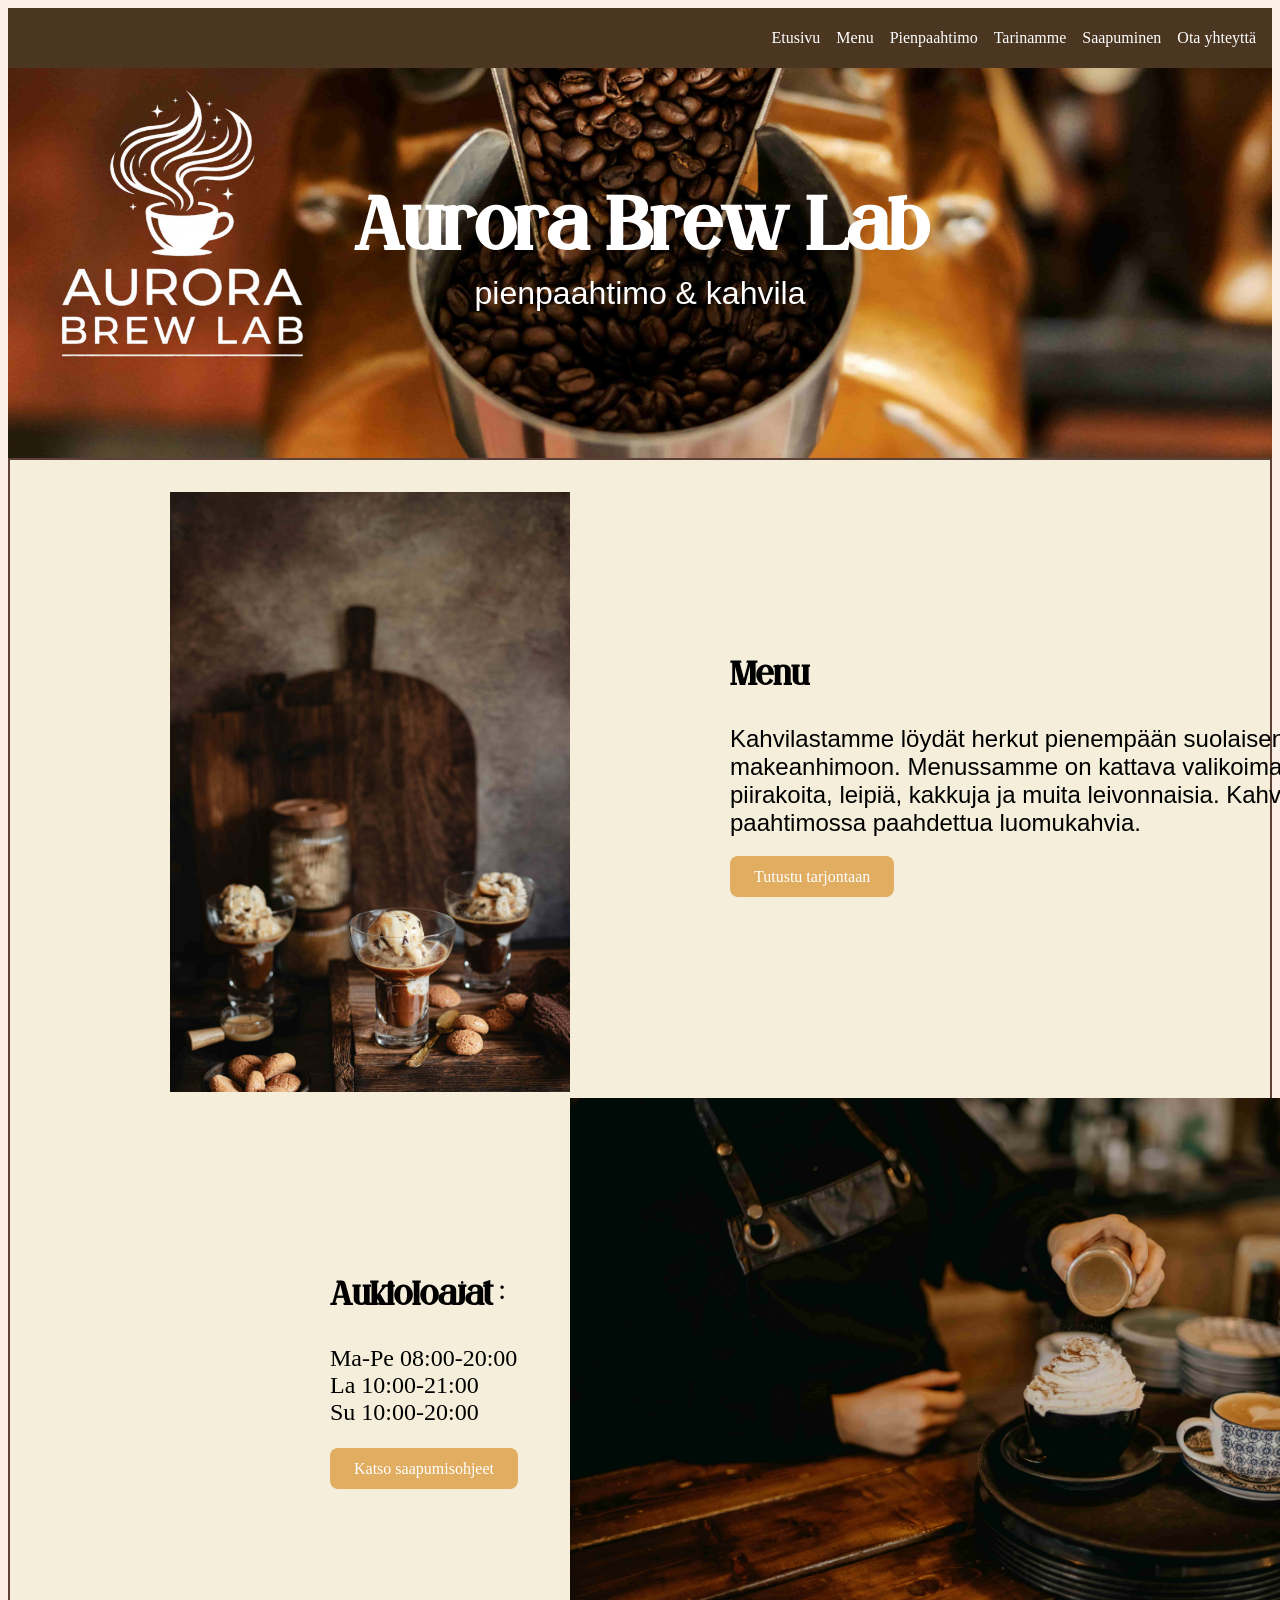
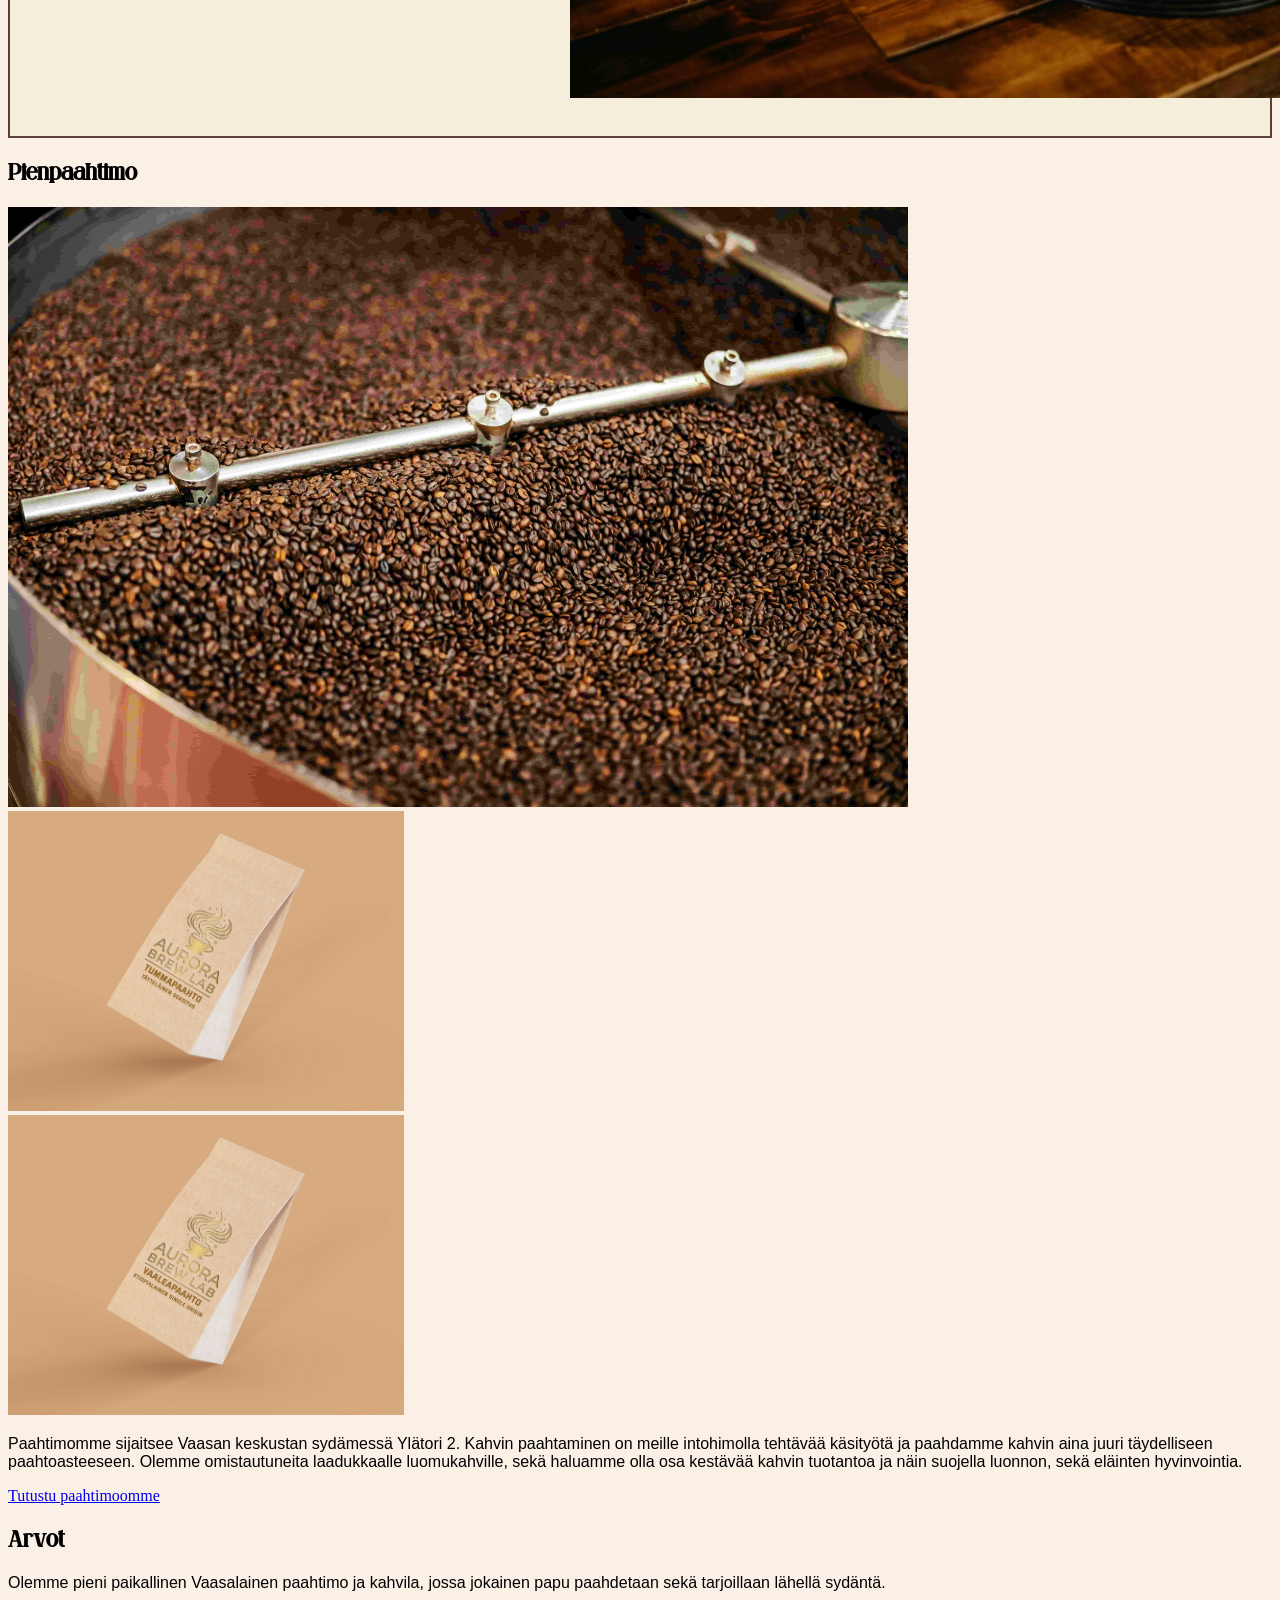
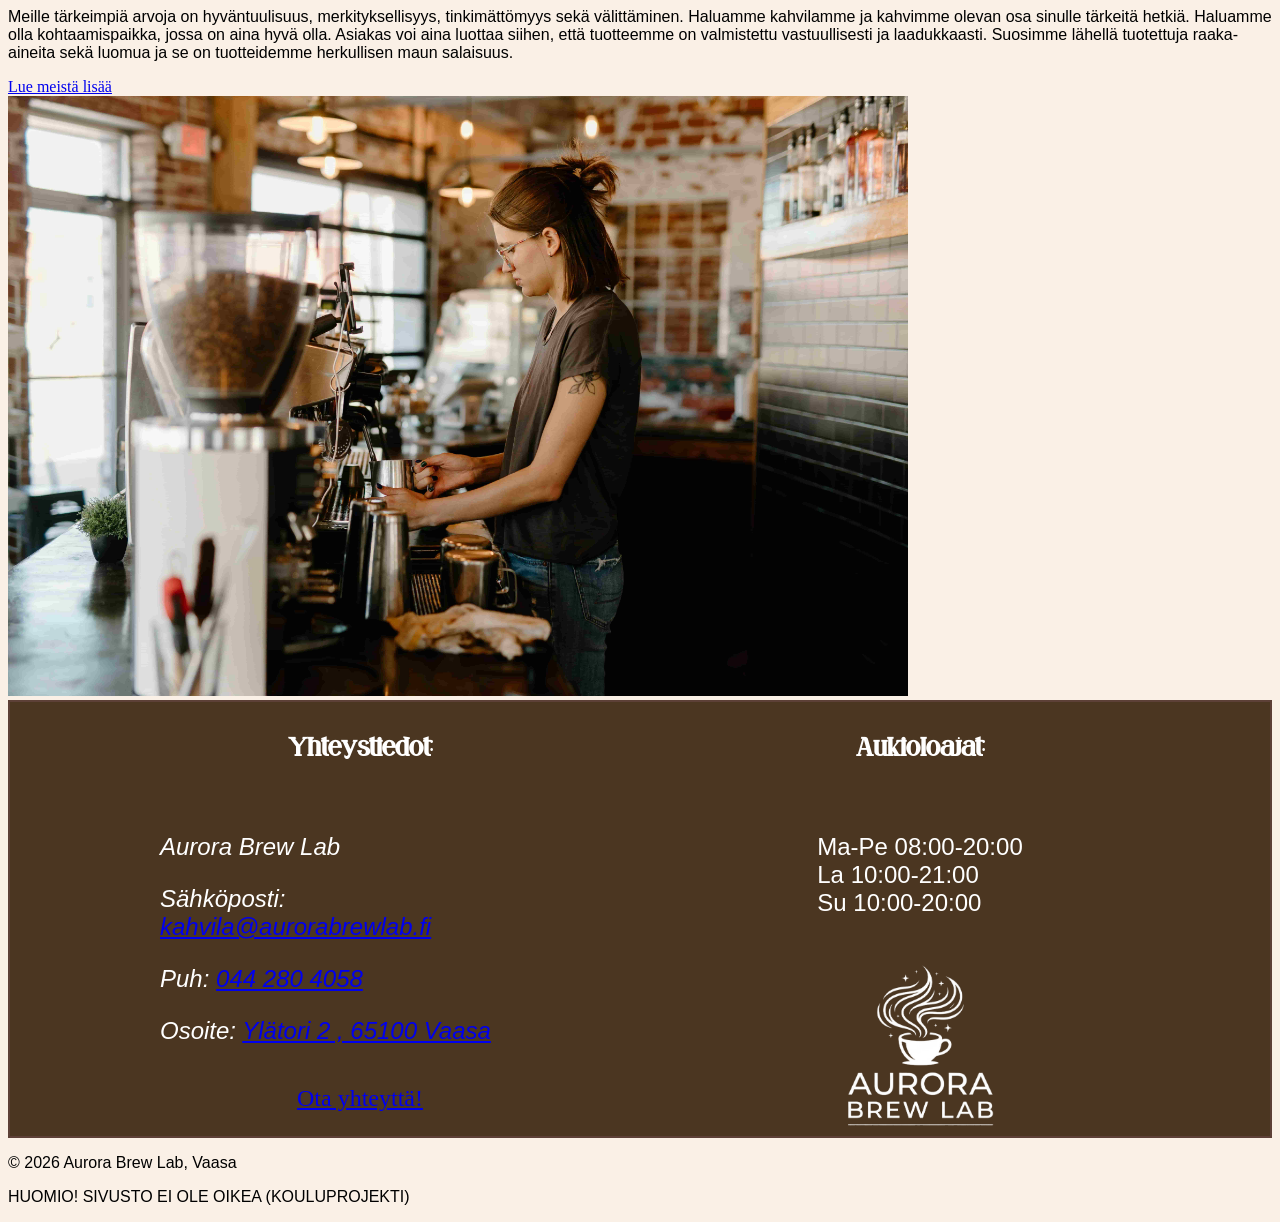
==== commit 482654de: "Geo optimoinnin päivitys" ====
--- a/www/index.html
+++ b/www/index.html
@@ -14,7 +14,7 @@
         <link rel="icon" type="image/png" sizes="16x16" href="/favicon-16x16.png">
         <link rel="manifest" href="/site.webmanifest">
         <!--Iisakilla fontit lisätty käyttöön CSS puolella-->
-        <!--Geo optimointia-->
+        <!-- Geo optimointia-->
          <script type="application/ld+json"> 
 {
   "@context": "https://schema.org",
@@ -32,6 +32,7 @@
 
   }
 }
+</script>
     </head>
 
     <body>
--- a/www/css/style.css
+++ b/www/css/style.css
@@ -214,6 +214,30 @@
     font-size: 2rem;
 }
 
+
+@media (max-width: 950px) {
+    .form-page-textbox, .form-grid {
+       padding: 20px;
+       margin: 20px;
+
+    }
+    .form-grid h2 {
+        font-size: 1.5rem;
+    }
+
+    .button[type=submit] {
+        width: 100%;
+        padding: 0.7rem 0;
+    }
+
+    .label, pr {
+        font-size: 1em;
+        margin-left: 0;
+    }
+
+  
+}
+
 /*-------yhteydenottolomakeloppuu-------*/
 
 /*-------footer alkaa-------*/
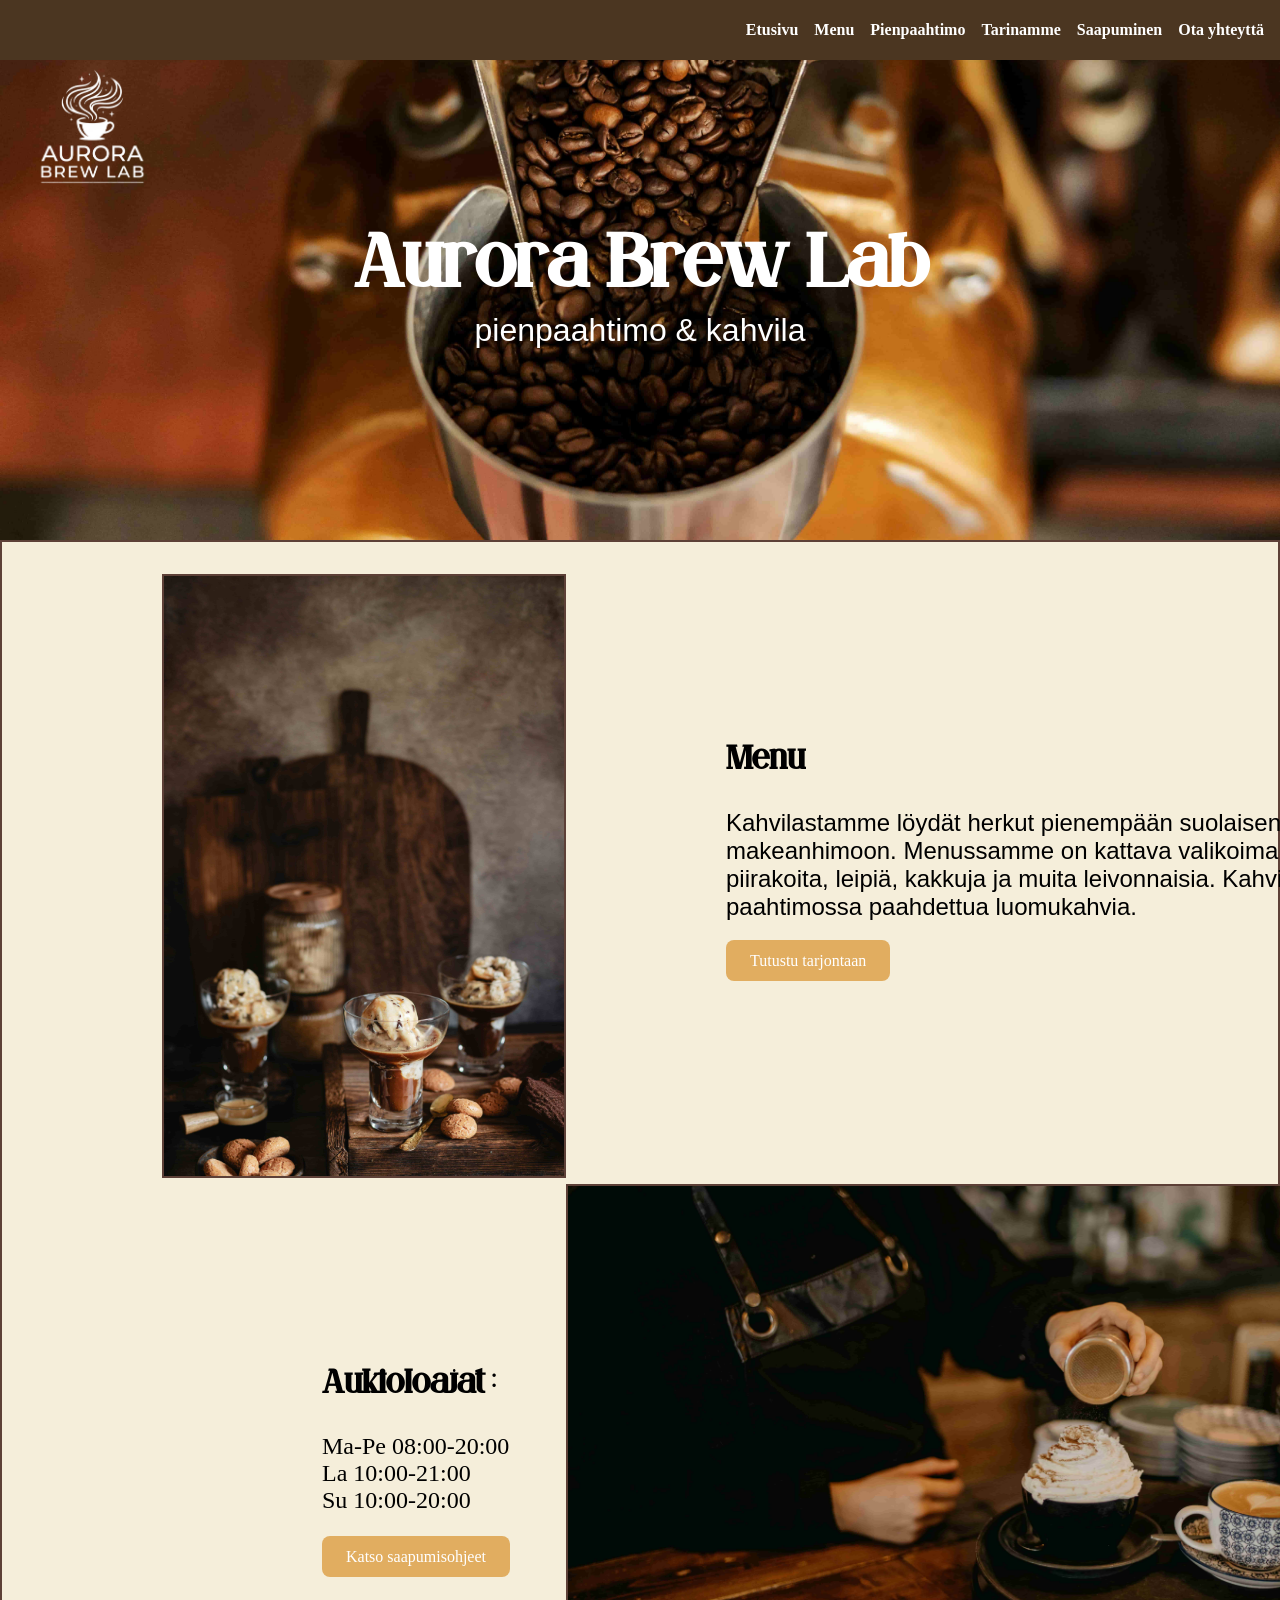
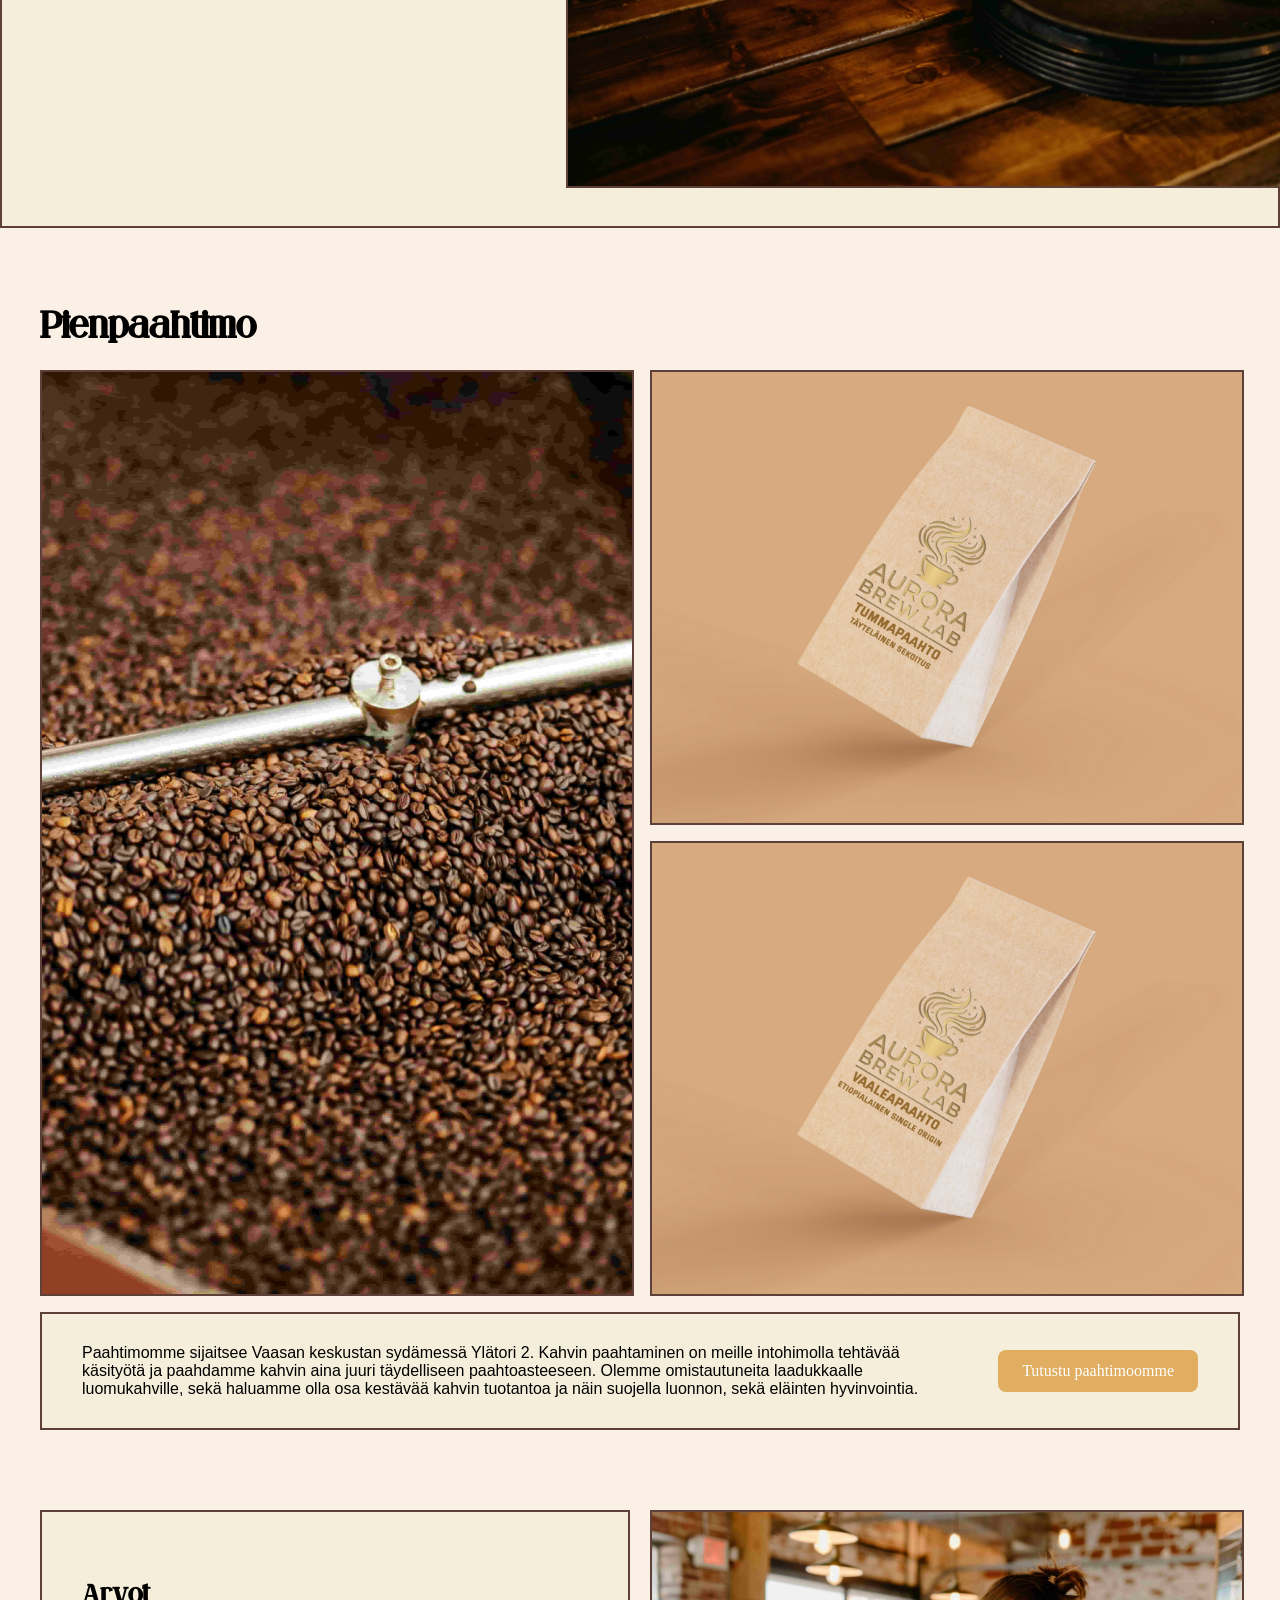
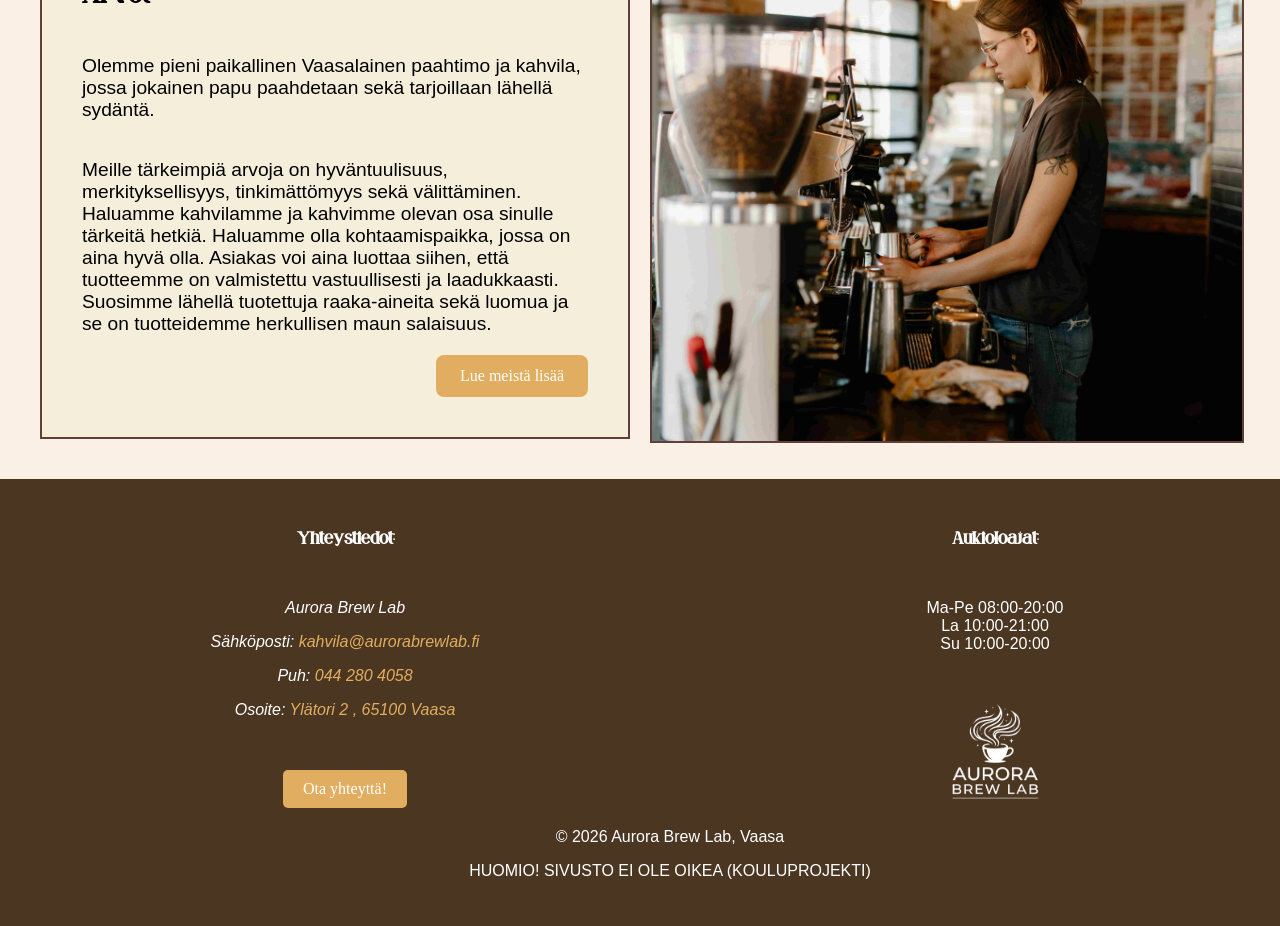
==== commit 54ea5881: "Html-koodien muokkausta. Html-muokkausta." ====
--- a/www/index.html
+++ b/www/index.html
@@ -36,12 +36,20 @@
     </head>
 
     <body>
-        <header class="hero">
+        
+        <header class="hero"> 
 
             <nav class="navbar"> <!--Tämä on sivun yläpalkki jonne tulee logo ja navigaatio-->
+
                 <div class="logo">
                     <a href="index.html"><img src="images/logo2.png" alt="Yrityksen logo"></a> <!--Tekee logokuvasta ns. samalla linkin etusivulle-->
                 </div>
+
+                <label class="hamburger-menu">
+                    <input type="checkbox">
+                </label>
+
+            
                 <ul class="nav-links">
                     <li><a href="index.html">Etusivu</a></li> 
                     <li><a href="menu.html">Menu</a></li>
--- a/www/css/style.css
+++ b/www/css/style.css
@@ -2,7 +2,7 @@
     font-family: 'Grown';
     src: url('../fonts/grown.ttf') format('truetype');
 }
-
+ 
 :root {
     /* VÄRIT */    
         /* Taustavärit */
@@ -15,27 +15,34 @@
         --color-rust: #b85c38; /* Korostusväri elementille (määritellään vielä mille)*/
         --color-choco: #5d4037; /* Korostusväri elementille (määritellään vielä mille)*/
         --color-yellow: #fffdd0; /* Korostusväri elementille (määritellään vielä mille)*/
-
+ 
         /* TYPOGRAFIA */
         --font-header: 'Grown', 'Playfair Display', serif;
         --font-body: 'Montserrat Classic', sans-serif;
     }
-
+ 
 /* FONTIT */
     h1, h2, h3, h4 {
         font-family: var(--font-header);
         /* Fontti pysyy samana, mutta koko ja väri voi vaihdella */
 }
-
+ 
     p {
         font-family: var(--font-body);
         /* Fontti pysyy samana, mutta koko ja väri voi vaihdella */
 }
-
+ 
 body {
     background-color: var(--color-cream);
 }
-
+ 
+html, body {
+    margin: 0;
+    padding: 0;
+    width: 100%;
+    overflow-x: hidden;
+}
+ 
 .hero {
 	position: relative;
     background-image: url('../images/roastery3.jpg');
@@ -46,24 +53,27 @@
     justify-content: center;
 	background-repeat: no-repeat;
 	background-size: cover;
-	min-height: 50vh;
-}
-
+	min-height: 60vh;
+    width: 100%;
+}
+ 
 .hero-text {
     text-align: center;
 }
-
+ 
 .logo img {
-    height: 18rem;
-}
-
+    width: 120px;
+    height: auto;
+}
+ 
 .logo {
     display: flex;
-    align-items: center;
-    margin-top: 23rem;
-    margin-left: 2rem;
-}
-
+    position: absolute;
+    top: 4rem;
+    left: 2rem;
+    z-index: 2;
+}
+ 
 .navbar {
 	width: 100%;
     height: 60px;
@@ -76,42 +86,47 @@
     align-items: center;
 	background: var(--color-coffee);
 }
-
+ 
 .nav-links {
     display: flex;
     list-style: none;
     gap: 1rem;
+    margin-left: auto;
     padding: 0.5rem 1rem;
 }
-
+ 
+.nav-links a {
+    text-decoration: none;
+    color: white;
+    font-weight: bold;
+}
+ 
+.nav-links a:hover {
+    color: var(--color-rust);
+}
+ 
 h1 {
 	font-size: 5rem;
     margin-bottom: 0;
     color: white;
 }
-
+ 
 .hero-text p {
 	font-size: 2rem;
     margin-top: 0;
     color: white;
 }
 
-.nav-links a {
-    color: white;
-    font-size: 1rem;
-	text-decoration: none;
-}
-
-.nav-links a:visited {
-    color: pink;
-}
-
+.hamburger-menu {
+    display: none;
+}
+ 
 /* info-section */
-
+ 
 .info-section {
 	border: 2px solid #5d4037;
 }
-
+ 
 .grid-container1 {
     display: grid;
     grid-template-columns: 1fr 1fr;
@@ -123,12 +138,12 @@
     padding-top: 2rem;
     padding-bottom: 2rem;
 }
-
+ 
 .text-box1 {
     margin-left: 10rem;
     margin-bottom: 5rem;
 }
-
+ 
 /* Napit */
 .button1 {
 	background-color: var(--color-gold);
@@ -139,15 +154,361 @@
 	font-size: 1rem;
 	transition: background-color 0.3s;
 }
-
+ 
 .button1:hover {
-	background-color: rgba(101, 67, 33, 0.7);
-}
-
-
-
+    background-color: var(--color-rust);
+}
+ 
+.button2 {
+    background-color: var(--color-gold);
+    color: white;
+    padding: 0.75rem 1.5rem;
+    border-radius: 8px;
+    text-decoration: none;
+    font-size: 1rem;
+    transition: background-color 0.3s;
+}
+ 
+.button2:hover {
+	background-color: var(--color-rust);
+}
+ 
+.button3 {
+	align-self: flex-end;
+    background-color: var(--color-gold);
+    color: white;
+    padding: 0.75rem 1.5rem;
+    border-radius: 8px;
+    text-decoration: none;
+    font-size: 1rem;
+    transition: background-color 0.3s;
+}
+ 
+.button3:hover {
+    background-color: var(--color-rust);
+}
+ 
+.button4 {
+    display: inline-block;
+    margin-top: 15px;
+    padding: 10px 20px;
+    background-color: var(--color-gold);
+    color: white;
+    text-decoration: none;
+    border-radius: 5px;
+}
+ 
+.button4:hover {
+    background-color: var(--color-rust);
+    color: white;
+}
+
+    
+ 
+/* Menu */
+ 
+.menu-textbox {
+    border: 2px solid #5d4037;
+    background-color: var(--color-sand);
+    padding: 50px;
+    margin: 100px;
+    border-radius: 1px;
+}
+ 
+.menu-grid {
+    display: flex;
+    margin: 100px;
+    justify-content: center;
+    align-items: stretch;
+    gap: 60px;
+}
+ 
+.menu-image {
+    flex: 1;
+    display: flex;
+    box-sizing: border-box;
+    min-height: 0;
+    border: 2px solid #5d4037;
+}
+ 
+.menu-image img {
+    width: 100%;
+    height: 100%;
+    object-fit: cover;
+    border: 2px solid #5d4037;
+}
+ 
+.menu-container {
+    flex: 1;
+    border: 2px solid #5d4037;
+    background-color: var(--color-gold);
+    border-radius: 1px;
+    padding: 50px;
+    text-align: center;
+}
+ 
+.menu-container ul {
+    list-style-type: none;
+    padding: 0;
+    margin: 0;
+}
+ 
+.menu-container li {
+    margin-bottom: 5px;
+}
+ 
+.menu-container h2 {
+    font-size: 50px;
+    margin-bottom: 30px;
+}
+ 
+.menu-container h3 {
+    font-size: 25px;
+    margin-top: 20px;
+    margin-bottom: 10px;
+}
+ 
+/* Menu päättyy */
+ 
+/* ===== PIENPAAHTIMO ===== */
+ 
+.roastery-section {
+    padding: 40px;
+    background-color: var(--color-cream);
+}
+ 
+.roastery-section h2 {
+    font-size: 2.5rem;
+    margin-bottom: 20px;
+}
+ 
+.grid-container2 {
+    display: grid;
+    grid-template-columns: 1fr 1fr;
+    grid-template-rows: auto auto;
+    gap: 20px;
+}
+ 
+.image-box2_1 {
+    grid-column: 1;
+    grid-row: 1 / 3;
+}
+
+.image-box1 img {
+    border: 2px solid #5d4037;
+}
+
+.image-box2_1 img,
+.image-box2_2 img,
+.image-box2_3 img {
+    width: 100%;
+    height: 100%;
+    object-fit: cover;
+    display: block;
+    border: 2px solid #5d4037;
+}
+ 
+.image-box2_2 {
+    grid-column: 2;
+    grid-row: 1;
+}
+ 
+.image-box2_3 {
+    grid-column: 2;
+    grid-row: 2;
+}
+ 
+.text-box2 {
+    grid-column: 1 / 3;
+    background-color: var(--color-sand);
+    border: 2px solid #5d4037;
+    padding: 30px 40px;
+    display: flex;
+    align-items: center;
+    justify-content: space-between;
+    gap: 40px;
+}
+ 
+.text-box2 p {
+    margin: 0;
+    flex: 1;
+}
+ 
+/* ===== ARVOT ===== */
+ 
+.values-section {
+    padding: 40px;
+    background-color: var(--color-cream);
+}
+ 
+.grid-container3 {
+    display: grid;
+    grid-template-columns: 1fr 1fr;
+    gap: 20px;
+    align-items: stretch;
+}
+ 
+.text-box3 {
+    background-color: var(--color-sand);
+    border: 2px solid #5d4037;
+    padding: 40px;
+    display: flex;
+    flex-direction: column;
+    justify-content: space-between;
+	font-size: 1.2rem;
+}
+ 
+.image-box3 img {
+    width: 100%;
+    height: 100%;
+    object-fit: cover;
+    display: block;
+    border: 2px solid #5d4037;
+}
+ 
+/* Saapuminen */
+ 
+/* GRID LAYOUT */
+.map-page-grid {
+    display: grid;
+    grid-template-columns: repeat(auto-fit, minmax(300px, 1fr));
+    gap: 20px;
+    padding: 40px;
+}
+ 
+.map-page-grid > * {
+    min-width: 0;
+}
+ 
+/* KARTTA */
+.map iframe {
+    width: 100%;
+    aspect-ratio: 16 / 9;
+    height: auto;
+    border: 0;
+    border-radius: 10px;
+}
+ 
+/* YHTEYSTIEDOT & AUKIOLOAJAT */
+.contact-info,
+.open-hours {
+    padding: 20px;
+    border-radius: 10px;
+    text-align: center;
+}
+ 
+.contact-info h2,
+.open-hours h2 {
+    margin-bottom: 10px;
+    text-align: center;
+}
+ 
+.open-hours img {
+    max-width: 100%;
+    height: auto;
+    display: block;
+    margin: 0 auto;
+}
+ 
+/* Saapuminen päättyy */
+
+
+/* /*-------Tarinammecss*-------/ */
+
+.about-us-textbox {
+
+    box-sizing: border-box;
+    display: flex;
+    flex-direction: column;
+    align-items: flex-start;
+    border: 2px solid #5d4037;
+    background-color: var(--color-sand);
+    padding: 50px;
+    margin: 50px;
+    border-radius: 1px;
+    font-size: 1.2em;
+}
+
+
+.about-us-button {
+    display: inline-block;
+    margin-top: 15px;
+    padding: 10px 20px;
+    background-color: var(--color-gold);
+    color: white;
+    text-decoration: none;
+    border-radius: 5px;
+
+}
+
+.about-us-button-group {
+    display: flex;
+    gap: 15px;
+    margin-top: 20px;
+    flex-wrap: wrap; 
+}
+
+.about-us-button:hover {
+    background-color: var(--color-rust);
+    color: white;
+}
+    
+
+.about-us-image {
+    box-sizing: border-box;
+    display: flex;
+    flex-direction: column;
+    margin: 50px;
+    border: 2px solid #5d4037;
+    border-radius: 1px;
+    
+   
+}
+
+.owner-article {
+    display: flex;
+    margin: 50px;
+    justify-content: center;
+    align-items: stretch;
+    gap: 60px;
+    
+}
+
+.owner-image {
+    display: flex;
+    box-sizing: border-box;
+    min-height: 0;
+   
+}
+
+.owner-image img {
+    width: 100%;
+    height: 100%;
+    object-fit: cover;
+    border: 2px solid #5d4037;
+}
+
+
+.owner-textbox {
+    box-sizing: border-box;
+    display: flex;
+    flex-direction: column;
+    border: 2px solid #5d4037;
+    font-size: 1.3em;
+    background-color: var(--color-sand);
+    padding: 50px;
+    border-radius: 1px;
+}
+
+.owner-image,
+.owner-textbox {
+    flex: 1;
+}
+
+/* /*-------Tarinammecssloppuu*-------/ */
+ 
 /*----------Yhteydenottolomakesivu----------*/
-
+ 
 .form-page-textbox {
     box-sizing: border-box;
     display: flex;
@@ -163,7 +524,7 @@
     margin-left: 10px;
     font-family: 'Montserrat Classic', sans-serif;
 }
-
+ 
 input[type=text],input[type=email], input[type=tel], textarea {
     width: 100%;
     padding: 12px;
@@ -174,15 +535,12 @@
     margin-top: 6px;
     margin-bottom: 16px;
     resize: vertical;
-    
-    
-}
-
+}
+ 
 input[type=radio] {
     accent-color: #c48f67;
- 
-}
-
+}
+ 
 button[type=submit]  {
 	background-color: var(--color-gold);
 	color: white;
@@ -193,12 +551,11 @@
 	font-size: 1rem;
 	transition: background-color 0.3s;
 }
-
+ 
 button:hover {
 	background-color: rgba(101, 67, 33, 0.7);
 }
-
-
+ 
 .form-grid {
     padding: 12px 24px 24px 24px;
     margin: 50px;
@@ -206,63 +563,492 @@
     border-radius: 10px;
     border: 2px solid #c48f67;
     box-shadow: 0px 10px 30px rgb(97, 96, 96);
-    
-}
-
+}
+ 
 .form-grid h2 {
     text-align: center;
     font-size: 2rem;
 }
-
-
-@media (max-width: 950px) {
+ 
+/*-------yhteydenottolomakeloppuu-------*/
+
+/* Paahtimo */
+
+.roastery-article {
+    border: 2px solid #5d4037;
+    background-color: var(--color-sand);
+    padding: 50px;
+    margin: 100px;
+    border-radius: 1px;
+}
+
+.roastery-article h2 {
+    text-align: center;
+    margin-bottom: 20px;
+}
+
+.roastery-article h3 {
+    margin-top: 30px;
+}
+
+.roastery-article p {
+    margin-bottom: 15px;
+}
+
+.roastery-images {
+    display: grid;
+    grid-template-columns: 1fr 1fr;
+    gap: 40px;
+    margin: 100px;
+    padding: 0 20px;
+    max-width: 100%;
+    height: auto;
+}
+
+.roastery-images img {
+    width: 100%;
+    height: 100%;
+    object-fit: cover;
+    border: 2px solid #5d4037;
+}
+
+.product-container {
+    max-width: 1100px;
+    margin: 60px auto;
+}
+
+.product-container h2 {
+    margin-bottom: 30px;
+    font-size: 1.8rem;
+}
+
+.product-cards {
+    display: grid;
+    grid-template-columns: 1fr 1fr;
+    gap: 100px;
+}
+
+.product-card {
+    background: #fff;
+    border: 2px solid #5d4037;
+}
+
+.product-image img {
+    width: 100%;
+    height: 100%;
+    object-fit: cover;
+}
+
+.product-info {
+    padding: 15px;
+}
+
+.product-name {
+    margin-bottom: 10px;
+}
+
+.product-description {
+    font-size: 0.95rem;
+    margin-bottom: 10px;
+}
+
+.product-tags {
+    display: flex;
+    gap: 10px;
+    flex-wrap: wrap;
+}
+
+.tag {
+    border: 1px solid #aaa;
+    padding: 5px 10px;
+    border-radius: 20px;
+    font-size: 0.8rem;
+}
+
+/* Paahtimo päättyy */
+ 
+/*-------footer alkaa-------*/
+ 
+/* FOOTER */
+ 
+footer {
+    background: var( --color-coffee);
+    color: white;
+    padding: 30px;
+    width: 100%;
+}
+ 
+.grid-footer {
+    display: grid;
+    grid-template-columns: 1fr 1fr;
+    gap: 20px;
+    margin-bottom: 20px;
+    text-align: center;
+}
+ 
+footer a {
+    color: var(--color-gold);
+    text-decoration: none;
+}
+ 
+footer img {
+    width: 100px;
+    margin-top: 10px;
+}
+ 
+footer p {
+    text-align: center;
+    margin-top: 10px;
+}
+ 
+.contact-info a:not(.button4) {
+    color: var(--color-gold);
+    text-decoration: none;
+}
+ 
+.contact-info a:not(.button4):hover {
+    text-decoration: underline;
+    color: var(--color-rust);
+}
+
+
+/* ===== RESPONSIIVISUUS ===== */
+
+@media (max-width: 900px) {
+ 
+    h1 {
+        font-size: 2.5rem;
+        margin-top: 2rem;
+    }
+ 
+    .hero-text p {
+        font-size: 1.2rem;
+    }
+ 
+    .grid-container1 {
+        grid-template-columns: 1fr;
+        padding: 1rem;
+        font-size: 1rem;
+        box-sizing: border-box;
+        width: 100%;
+        text-align: center;
+    }
+ 
+    .image-box1 {
+        width: 100%;
+        box-sizing: border-box;
+        display: flex;
+        justify-content: center;
+    }
+ 
+    .image-box1 img {
+        width: 100%;
+        height: auto !important;
+        object-fit: cover;
+        display: block;
+    }
+ 
+    .text-box1 {
+        margin: 0 0 2rem 0;
+        width: 100%;
+        box-sizing: border-box;
+        display: flex;
+        flex-direction: column;
+        align-items: center;
+    }
+ 
+    .button1,
+    .button2,
+    .button3,
+	.about-us-button {
+        display: block;
+        width: fit-content;
+        margin: 0 auto;
+    }
+ 
+    .button3 {
+        align-self: center;
+    }
+
+	.about-us-button {
+		margin-bottom: 10px;
+	}
+
+ 
+    .text-box2 {
+        grid-column: 1;
+        flex-direction: column;
+        align-items: center;
+        text-align: center;
+    }
+ 
+    .text-box3 {
+        align-items: center;
+        text-align: center;
+    }
+ 
+    .image-box3 img {
+        height: auto;
+    }
+ 
+    .grid-container2 {
+        grid-template-columns: 1fr;
+    }
+ 
+    .image-box2_1,
+    .image-box2_2,
+    .image-box2_3 {
+        grid-column: 1;
+        grid-row: auto;
+    }
+ 
+    .grid-container3 {
+        grid-template-columns: 1fr;
+    }
+ 
+    .menu-grid {
+        flex-direction: column;
+        margin: 20px;
+        gap: 20px;
+        max-height: none;
+    }
+ 
+    .menu-container {
+        order: 1;
+        padding: 20px;
+    }
+ 
+    .menu-image {
+        order: 2;
+        max-width: 100%;
+        height: auto;
+        display: block;
+        margin: 0 auto;
+    }
+ 
+    .menu-textbox {
+        margin: 20px;
+        padding: 20px;
+    }
+ 
+    .menu-container h2 {
+        font-size: 35px;
+    }
+ 
+    .map-page-grid {
+        grid-template-columns: 1fr;
+        padding: 20px;
+    }
+ 
     .form-page-textbox, .form-grid {
-       padding: 20px;
-       margin: 20px;
-
-    }
+        padding: 20px;
+        margin: 20px;
+    }
+ 
     .form-grid h2 {
         font-size: 1.5rem;
     }
-
+ 
     .button[type=submit] {
         width: 100%;
         padding: 0.7rem 0;
     }
-
+ 
     .label, pr {
         font-size: 1em;
         margin-left: 0;
     }
-
-  
-}
-
-/*-------yhteydenottolomakeloppuu-------*/
-
-/*-------footer alkaa-------*/
-
-.grid-footer {
-	background-color: var(--color-coffee);
-	color: white;
-	display: grid;
-    grid-template-columns: 1fr 1fr;
-	font-size: 1.5rem;
-	border: 2px solid #5d4037;
-	padding: 0 150px;
-	gap: 10rem;
-}
-
-.footer-column1,
-.footer-column2 {
-    display: flex;
-    flex-direction: column;
-    gap: 1rem;
-	align-items: center;
-}
-
-.footer-column2 img {
-	width: 170px;
-	height: auto;
-	gap: 1rem;
-}
+ 
+    .grid-footer {
+        grid-template-columns: 1fr;
+    }
+ 
+    footer {
+        text-align: center;
+        padding: 20px;
+    }
+ 
+    footer img {
+        width: 80px;
+    }
+
+        *,
+    *::after,
+    *::before {
+        box-sizing: border-box;
+    }
+
+    body {
+        margin: 0;
+    }
+
+    :root {
+        --bar-width: 60px;
+        --bar-height: 8px;
+        --hamburger-gap: 6px;
+        --hamburger-marging: 10px;
+        --animation-timing: 200ms ease-in-out;
+        --hamburger-height: calc(var(--bar-height) * 3 + var(--hamburger-gap) * 2);
+    }
+
+    .hamburger-menu {
+        --x-width: calc(var(--hamburger-height) * 1.41421356237);
+
+        display: flex;
+        flex-direction: column;
+        gap: var(--hamburger-gap);
+        width: max-content;
+        position: absolute;
+        top: var(--hamburger-marging);
+        right: var(--hamburger-marging);
+        z-index: 2;
+        cursor: pointer;
+    }
+
+    .hamburger-menu::before,
+    .hamburger-menu::after,
+    .hamburger-menu input {
+        content: "";
+        width: var(--bar-width);
+        height: var(--bar-height);
+        background-color: var(--color-cream);
+        border-radius: 9999px;
+        transform-origin: left center;
+        transition: opacity var(--animation-timing), width var(--animation-timing),
+         rotate var(--animation-timing), translate var(--animation-timing);
+    }
+
+    .hamburger-menu input {
+        appearance: none;
+        padding: 0;
+        margin: 0;
+        outline: none;
+        pointer-events: none;
+    }
+
+    .hamburger-menu:has(input:checked)::before {
+        rotate: 45deg;
+        width: var(--x-width);
+        translate: 0 calc(var(--bar-height) / -2);
+    }
+
+    .hamburger-menu:has(input:checked)::after {
+        rotate: -45deg;
+        width: var(--x-width);
+        translate: 0 calc(var(--bar-height) / 2);
+    }
+
+    .hamburger-menu input:checked {
+        opacity: 0;
+        width: 0;
+    }
+
+    .nav-links {
+        transform: translateX(100%);
+        transition: transform var(--animation-timing);
+        flex-direction: column;
+        position: absolute;
+        align-items: flex-end;
+        text-align: right;
+        top: 40px;
+        right: 0;
+        background: var(--color-coffee);
+        width: 100%;
+        padding: 20px;
+    }
+
+    .nav-links li {
+    width: 40%;
+    }
+
+    .nav-links a {
+    display: block;
+    width: 100%;
+    }
+
+    .hamburger-menu:has(input:checked) + .nav-links {
+        transform: translateX(0);
+        display: flex;
+    }
+
+    .owner-article {
+        flex-direction: column;
+        margin: 20px;
+        gap: 20px;
+        max-height: none;
+    }
+
+    .about-us-textbox,
+    .about-us-image {
+        margin: 20px;
+        gap: 20px;
+    }
+    .owner-textbox {
+        order: 1;
+        padding: 20px;
+    }
+
+    .owner-image {
+        order: 2;
+    }
+
+     /* ARTICLE */
+    .roastery-article {
+        padding: 20px;
+        margin: 30px 15px;
+    }
+
+    /* KUVAT → 1 sarake */
+    .roastery-images {
+        grid-template-columns: 1fr;
+        padding: 0 15px;
+        margin: 30px 0;
+    }
+
+    .roastery-images img {
+        height: 250px;
+    }
+
+    /* TUOTTEET → 1 sarake */
+    .product-cards {
+        grid-template-columns: 1fr;
+    }
+
+    .product-container {
+        padding: 0 15px;
+    }
+}
+ 
+@media (max-width: 400px) {
+ 
+    footer img {
+        max-width: 80px;
+        height: auto;
+        margin: 10px auto 0 auto;
+        display: block;
+    }
+ 
+    footer {
+        padding-left: 10px;
+        padding-right: 10px;
+        box-sizing: border-box;
+    }
+ 
+    .grid-footer {
+        grid-template-columns: 1fr;
+        width: 100%;
+        padding: 0 10px;
+    }
+ 
+    .grid-footer > div {
+        display: flex;
+        flex-direction: column;
+        align-items: center;
+        justify-content: center;
+        width: 100%;
+        margin: 0 auto;
+        padding: 0;
+        box-sizing: border-box;
+        text-align: center;
+    }
+}
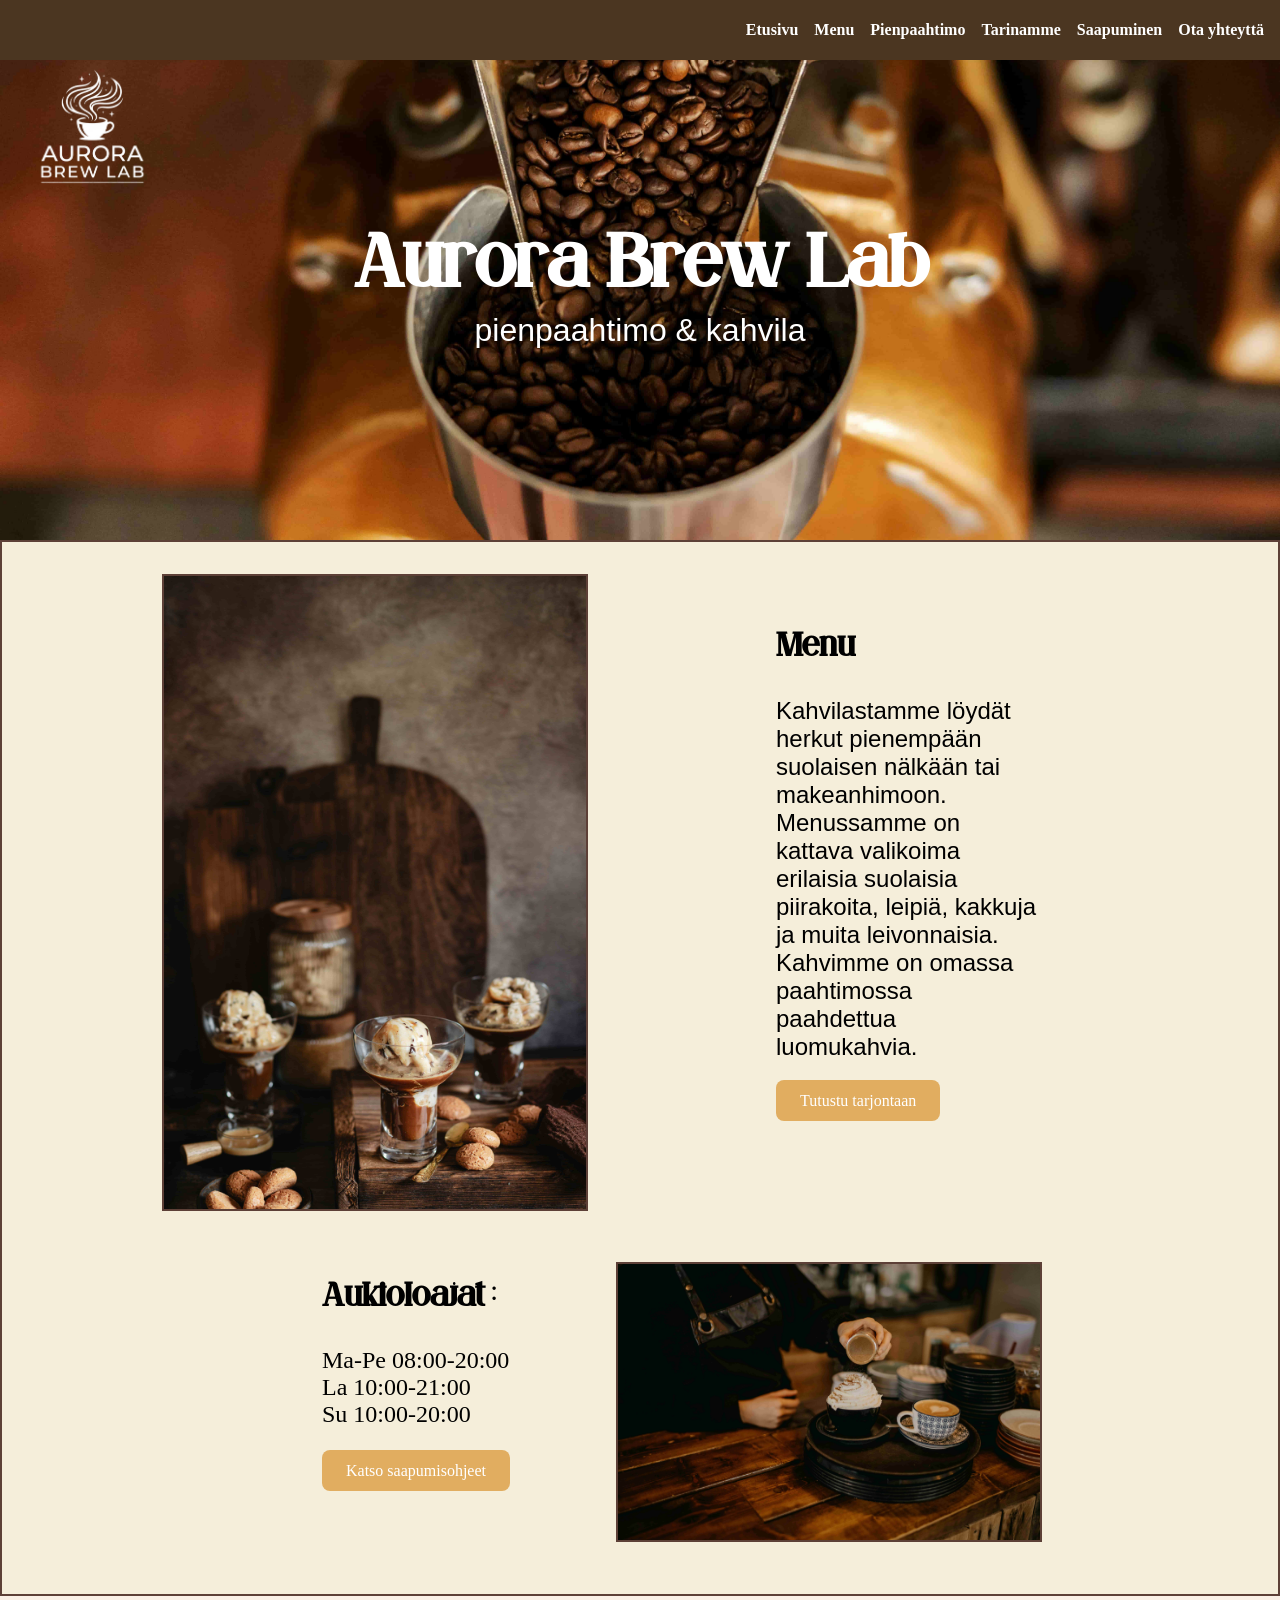
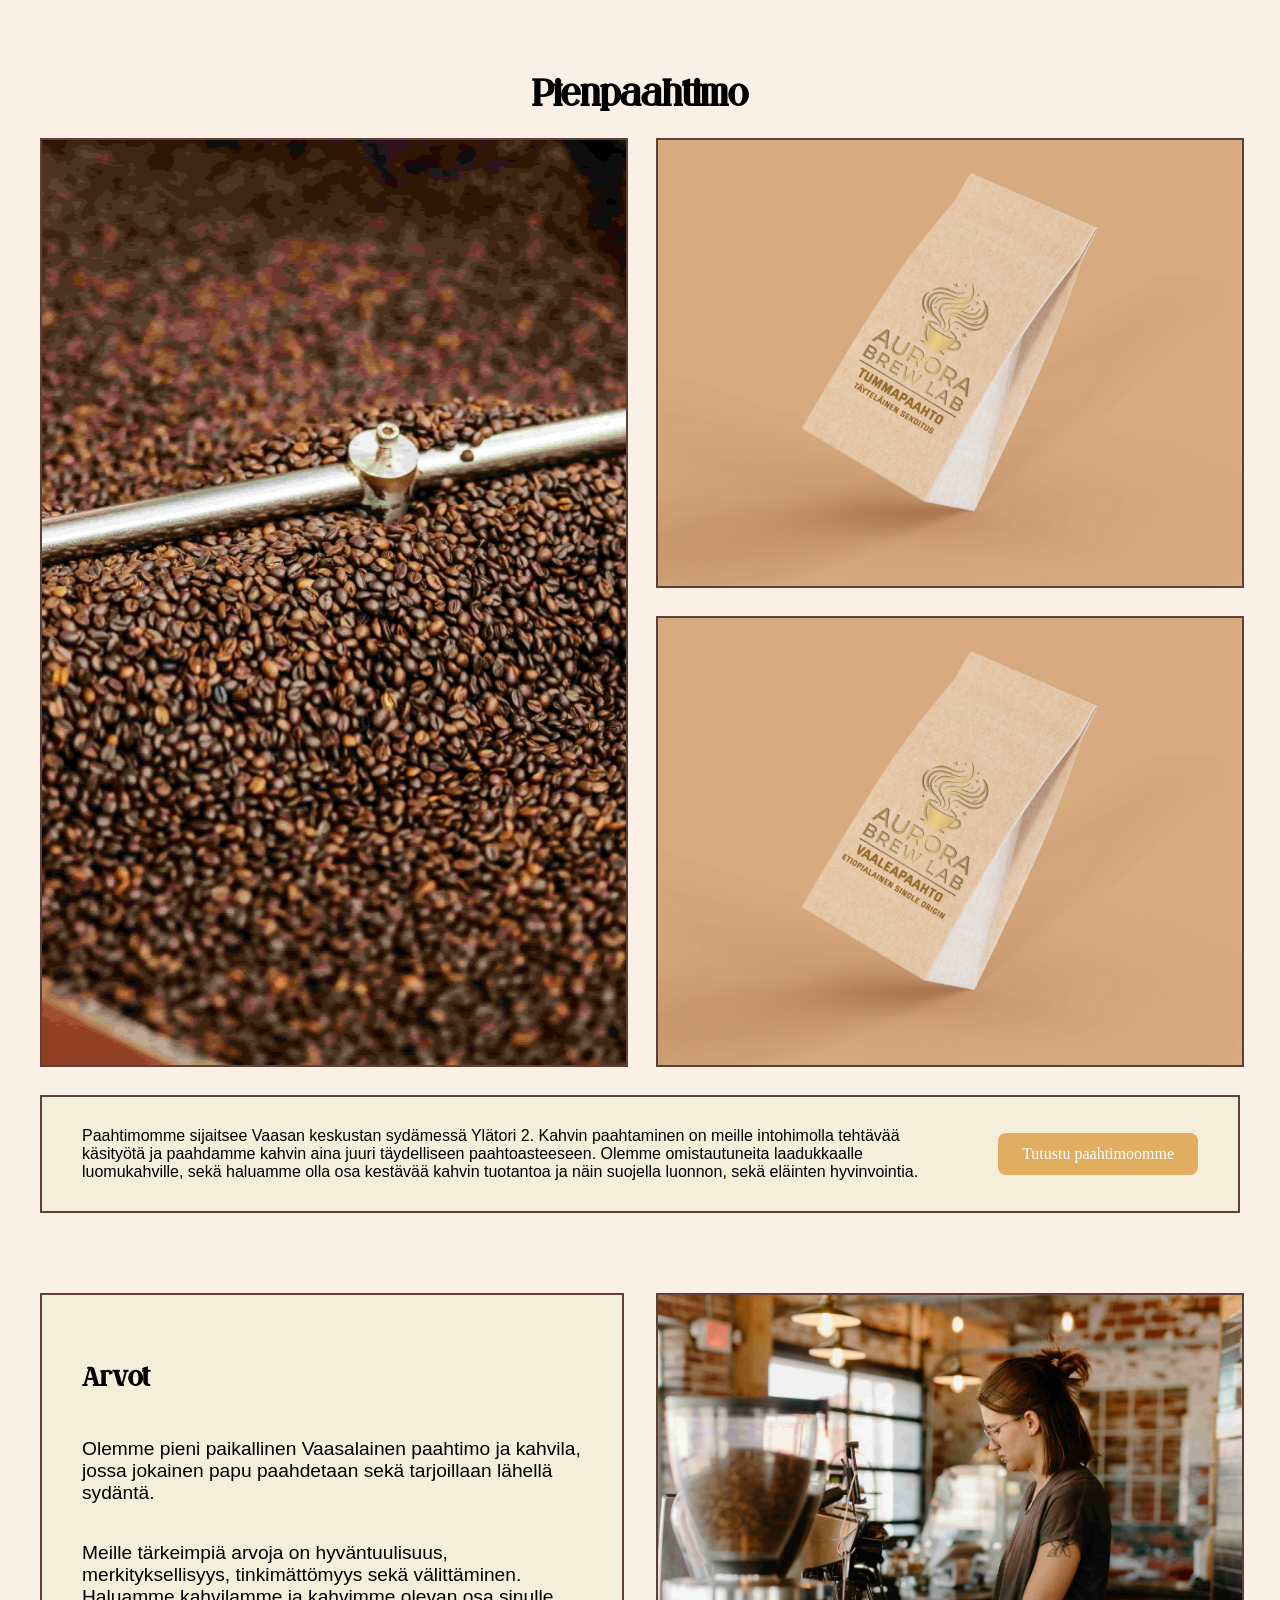
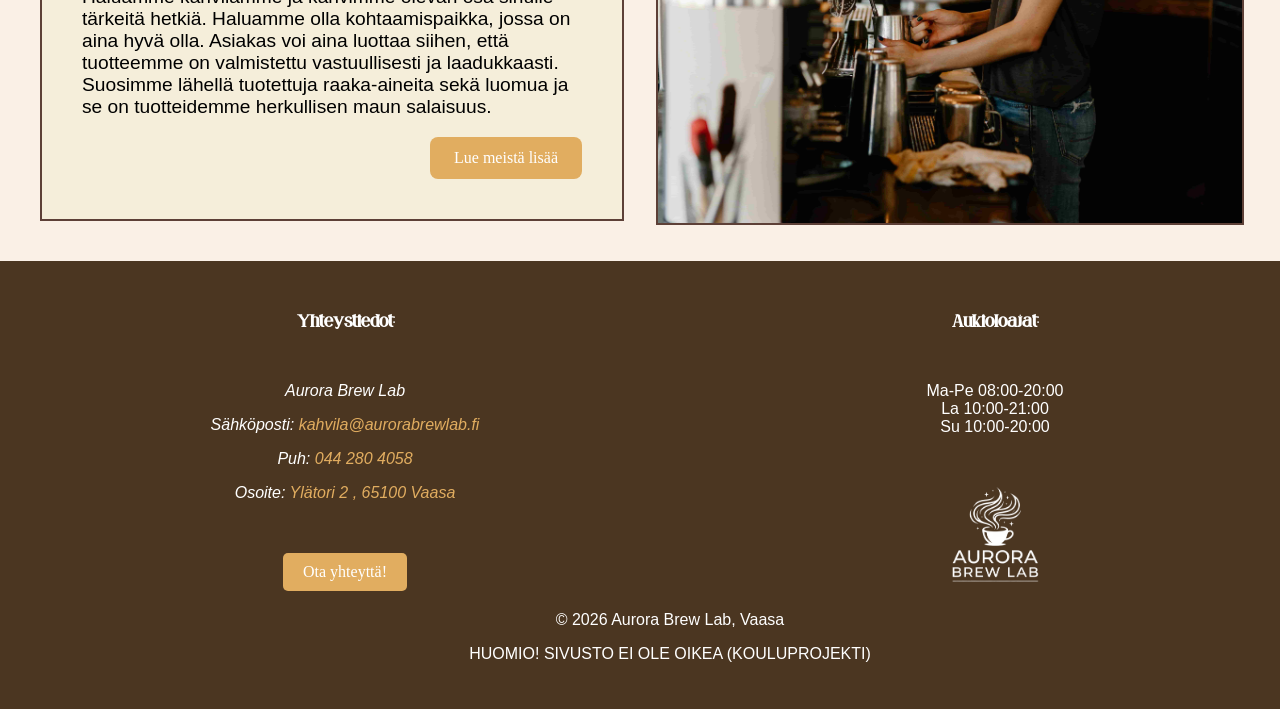
==== commit b744648c: "Etusivun responsiivisuuden korjausta" ====
--- a/www/index.html
+++ b/www/index.html
@@ -73,7 +73,7 @@
                 <div class="grid-container1"> <!--Ensimmäinen grid muotoilun kokonaisuus-->
 
                     <div class="image-box1">
-                        <img src="images/icecream.jpg" alt="Tunnelmallinen kuva kahvilan kahvijäätelöannoksesta" height="600"> <!--TODO kuvan tarkempi koko/rajaus määritellään CSS avulla, poista/muuta nykyinen html kokomäärittely tarpeen mukaiseksi. Alustavasti asetettu tämä.-->
+                        <img src="images/icecream.jpg" alt="Tunnelmallinen kuva kahvilan kahvijäätelöannoksesta"> <!--TODO kuvan tarkempi koko/rajaus määritellään CSS avulla, poista/muuta nykyinen html kokomäärittely tarpeen mukaiseksi. Alustavasti asetettu tämä.-->
                     </div>
 
                     <div class="text-box1">
@@ -92,7 +92,7 @@
                     </div>
 
                      <div class="image-box1">
-                        <img src="images/coffee2.jpg" alt="Kuva työntekijästä tarjoilemassa kahviannosta" height="600"> <!--TODO kuvan tarkempi koko/rajaus määritellään CSS avulla, poista/muuta nykyinen html kokomäärittely tarpeen mukaiseksi. Alustavasti asetettu tämä.-->
+                        <img src="images/coffee2.jpg" alt="Kuva työntekijästä tarjoilemassa kahviannosta"> <!--TODO kuvan tarkempi koko/rajaus määritellään CSS avulla, poista/muuta nykyinen html kokomäärittely tarpeen mukaiseksi. Alustavasti asetettu tämä.-->
                     </div>
 
                 </div>
@@ -103,15 +103,15 @@
                 <div class="grid-container2">
 
                     <div class="image-box2_1">
-                        <img src="images/roastery2.jpg" alt="Kuva paahtimon kahvipaahtimesta, mikä on täynnä kahvipapuja" height="600"> <!--TODO kuvan tarkempi koko/rajaus määritellään CSS avulla, poista/muuta nykyinen html kokomäärittely tarpeen mukaiseksi. Alustavasti asetettu tämä.-->
+                        <img src="images/roastery2.jpg" alt="Kuva paahtimon kahvipaahtimesta, mikä on täynnä kahvipapuja"> <!--TODO kuvan tarkempi koko/rajaus määritellään CSS avulla, poista/muuta nykyinen html kokomäärittely tarpeen mukaiseksi. Alustavasti asetettu tämä.-->
                     </div>
 
                     <div class="image-box2_2">
-                        <img src="images/Tummapaahto.jpg" alt="Tuotekuva pienpaahtimon tummapaahtokahvista" height="300"> <!--TODO kuvan tarkempi koko/rajaus määritellään CSS avulla, poista/muuta nykyinen html kokomäärittely tarpeen mukaiseksi. Alustavasti asetettu tämä.-->
+                        <img src="images/Tummapaahto.jpg" alt="Tuotekuva pienpaahtimon tummapaahtokahvista"> <!--TODO kuvan tarkempi koko/rajaus määritellään CSS avulla, poista/muuta nykyinen html kokomäärittely tarpeen mukaiseksi. Alustavasti asetettu tämä.-->
                     </div>
                     
                     <div class="image-box2_3">
-                        <img src="images/Vaaleapaahto.jpg" alt="Tuotekuva pienpaahtimon vaaleapaahtokahvista" height="300"> <!--TODO kuvan tarkempi koko/rajaus määritellään CSS avulla, poista/muuta nykyinen html kokomäärittely tarpeen mukaiseksi. Alustavasti asetettu tämä.-->
+                        <img src="images/Vaaleapaahto.jpg" alt="Tuotekuva pienpaahtimon vaaleapaahtokahvista"> <!--TODO kuvan tarkempi koko/rajaus määritellään CSS avulla, poista/muuta nykyinen html kokomäärittely tarpeen mukaiseksi. Alustavasti asetettu tämä.-->
                     </div>       
                     
                     <div class="text-box2">
@@ -134,7 +134,7 @@
                     </div>
 
                     <div class="image-box3">
-                        <img src="images/owner.jpg" alt="Lisää alt-teksti" height="600"> <!--TODO kuvan tarkempi koko/rajaus määritellään CSS avulla, poista/muuta nykyinen html kokomäärittely tarpeen mukaiseksi. Alustavasti asetettu tämä.-->
+                        <img src="images/owner.jpg" alt="Lisää alt-teksti"> <!--TODO kuvan tarkempi koko/rajaus määritellään CSS avulla, poista/muuta nykyinen html kokomäärittely tarpeen mukaiseksi. Alustavasti asetettu tämä.-->
                     </div>
 
                 </div>              
--- a/www/css/style.css
+++ b/www/css/style.css
@@ -280,13 +280,24 @@
 .roastery-section h2 {
     font-size: 2.5rem;
     margin-bottom: 20px;
+    text-align: center;
+}
+
+.grid-container1 {
+    display: grid;
+    grid-template-columns: 1fr 1fr;
+    gap: 2rem;
+    max-width: 2560px;
+    margin: 0 auto;
 }
  
 .grid-container2 {
     display: grid;
     grid-template-columns: 1fr 1fr;
     grid-template-rows: auto auto;
-    gap: 20px;
+    max-width: 2560px;
+    gap: 2rem;
+    margin: 0 auto;
 }
  
 .image-box2_1 {
@@ -295,6 +306,10 @@
 }
 
 .image-box1 img {
+    width: 100%;
+    height: 100%;
+    object-fit: cover;
+    display: block;
     border: 2px solid #5d4037;
 }
 
@@ -344,8 +359,9 @@
 .grid-container3 {
     display: grid;
     grid-template-columns: 1fr 1fr;
-    gap: 20px;
-    align-items: stretch;
+    gap: 2rem;
+    max-width: 2560px;
+    margin: 0 auto;
 }
  
 .text-box3 {
@@ -777,6 +793,7 @@
  
     .text-box2 {
         grid-column: 1;
+        order: -1;
         flex-direction: column;
         align-items: center;
         text-align: center;
